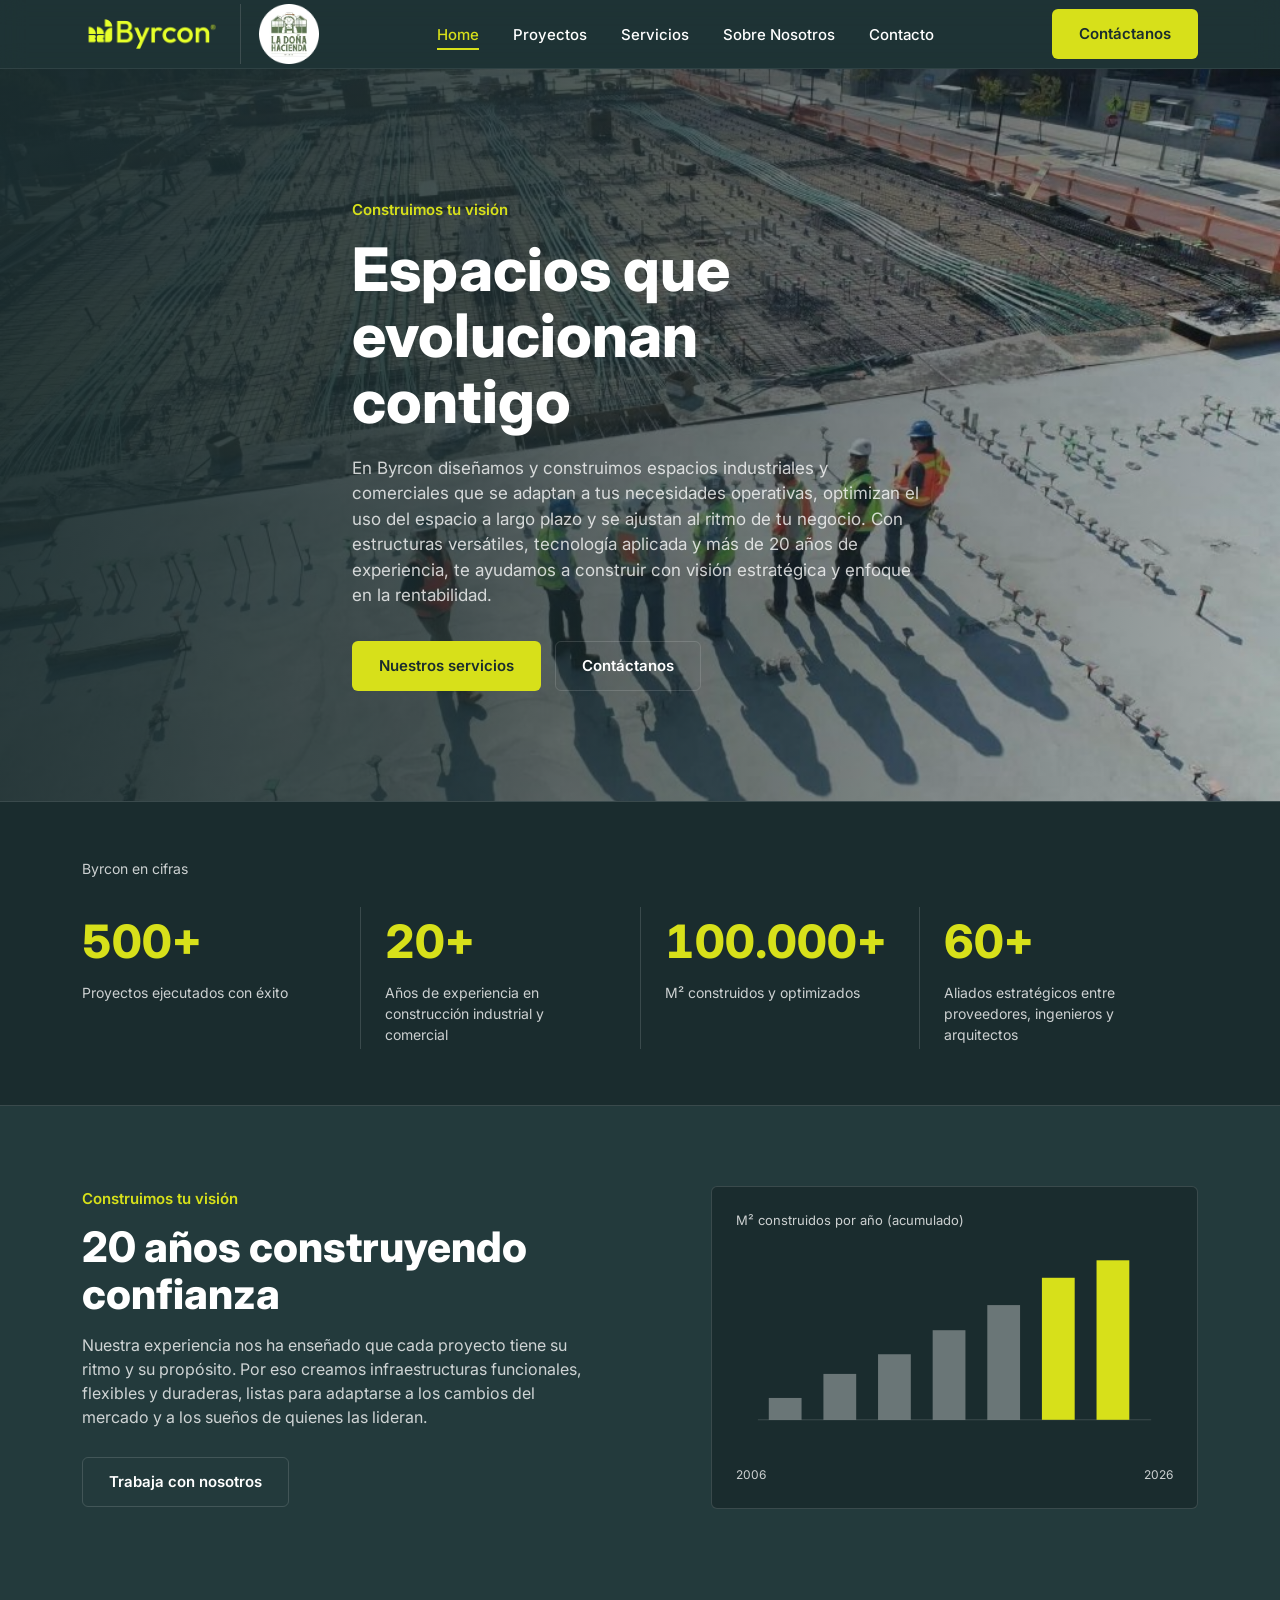
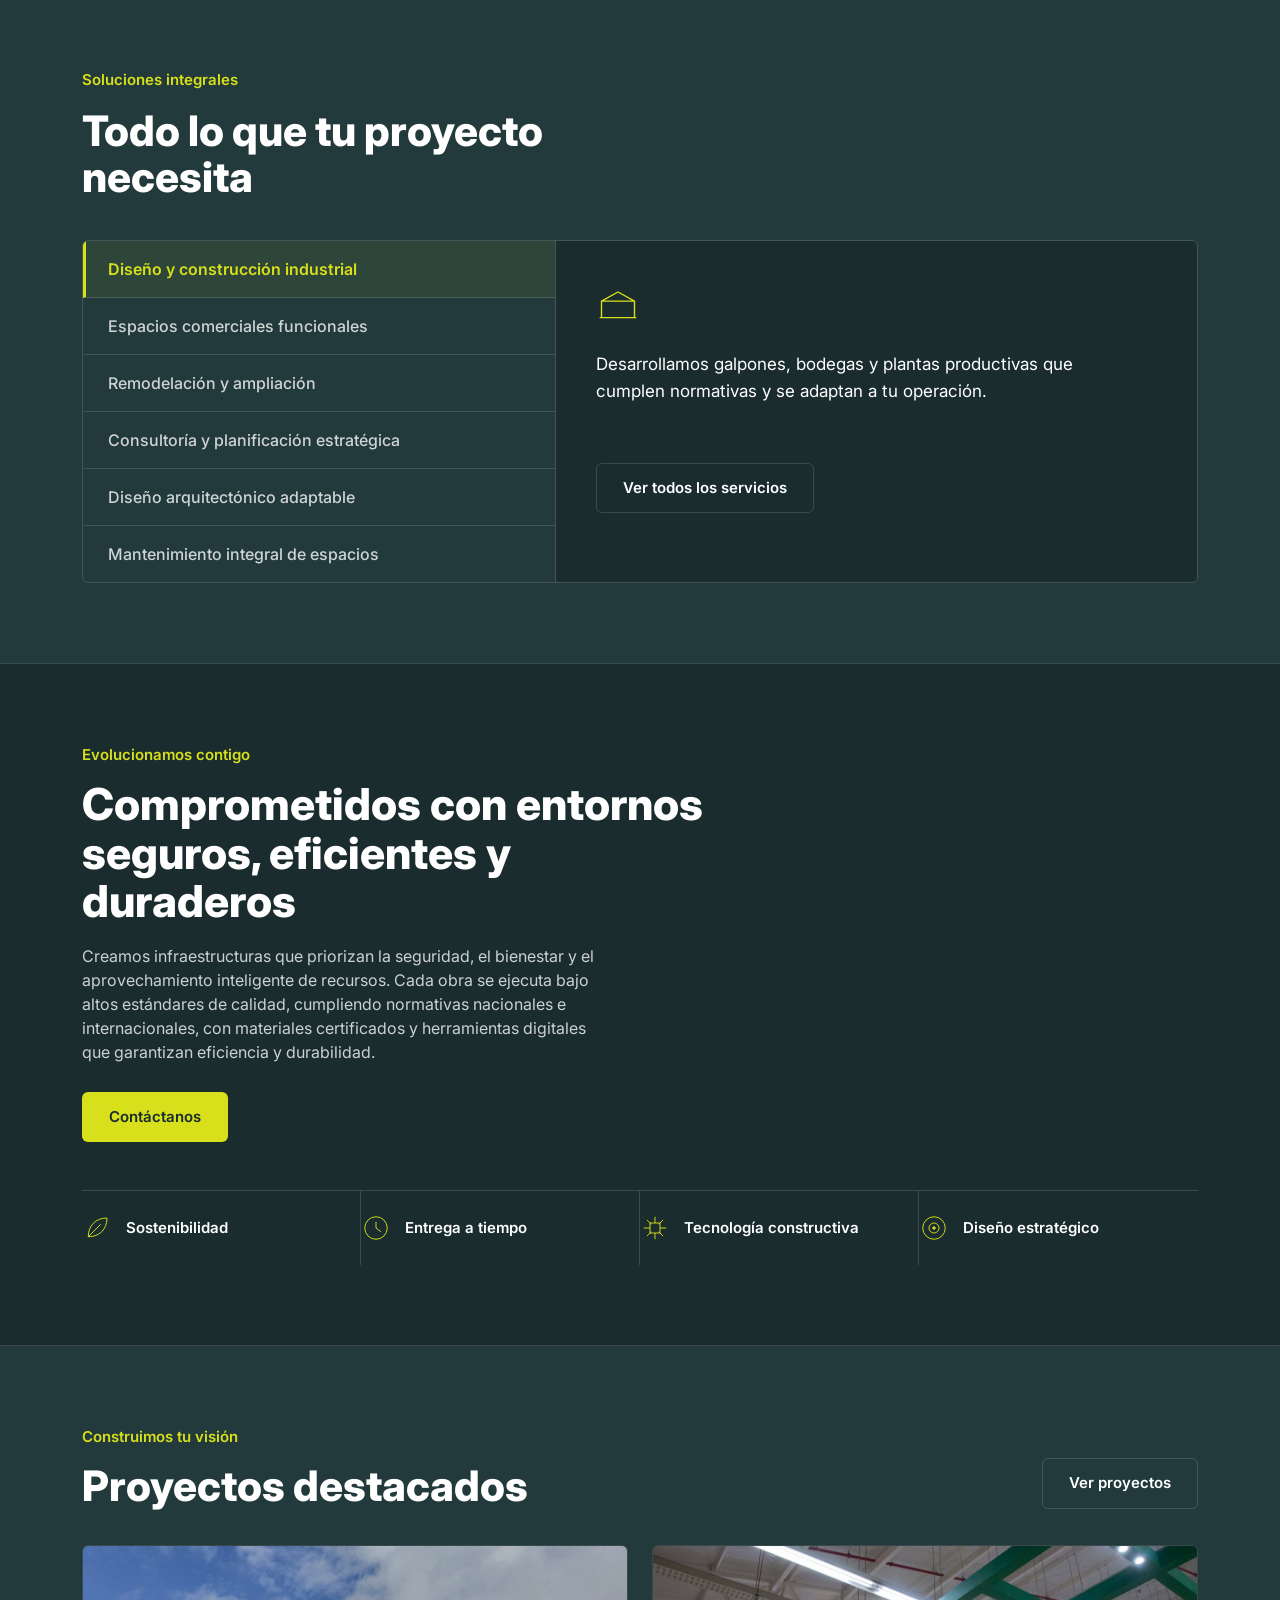
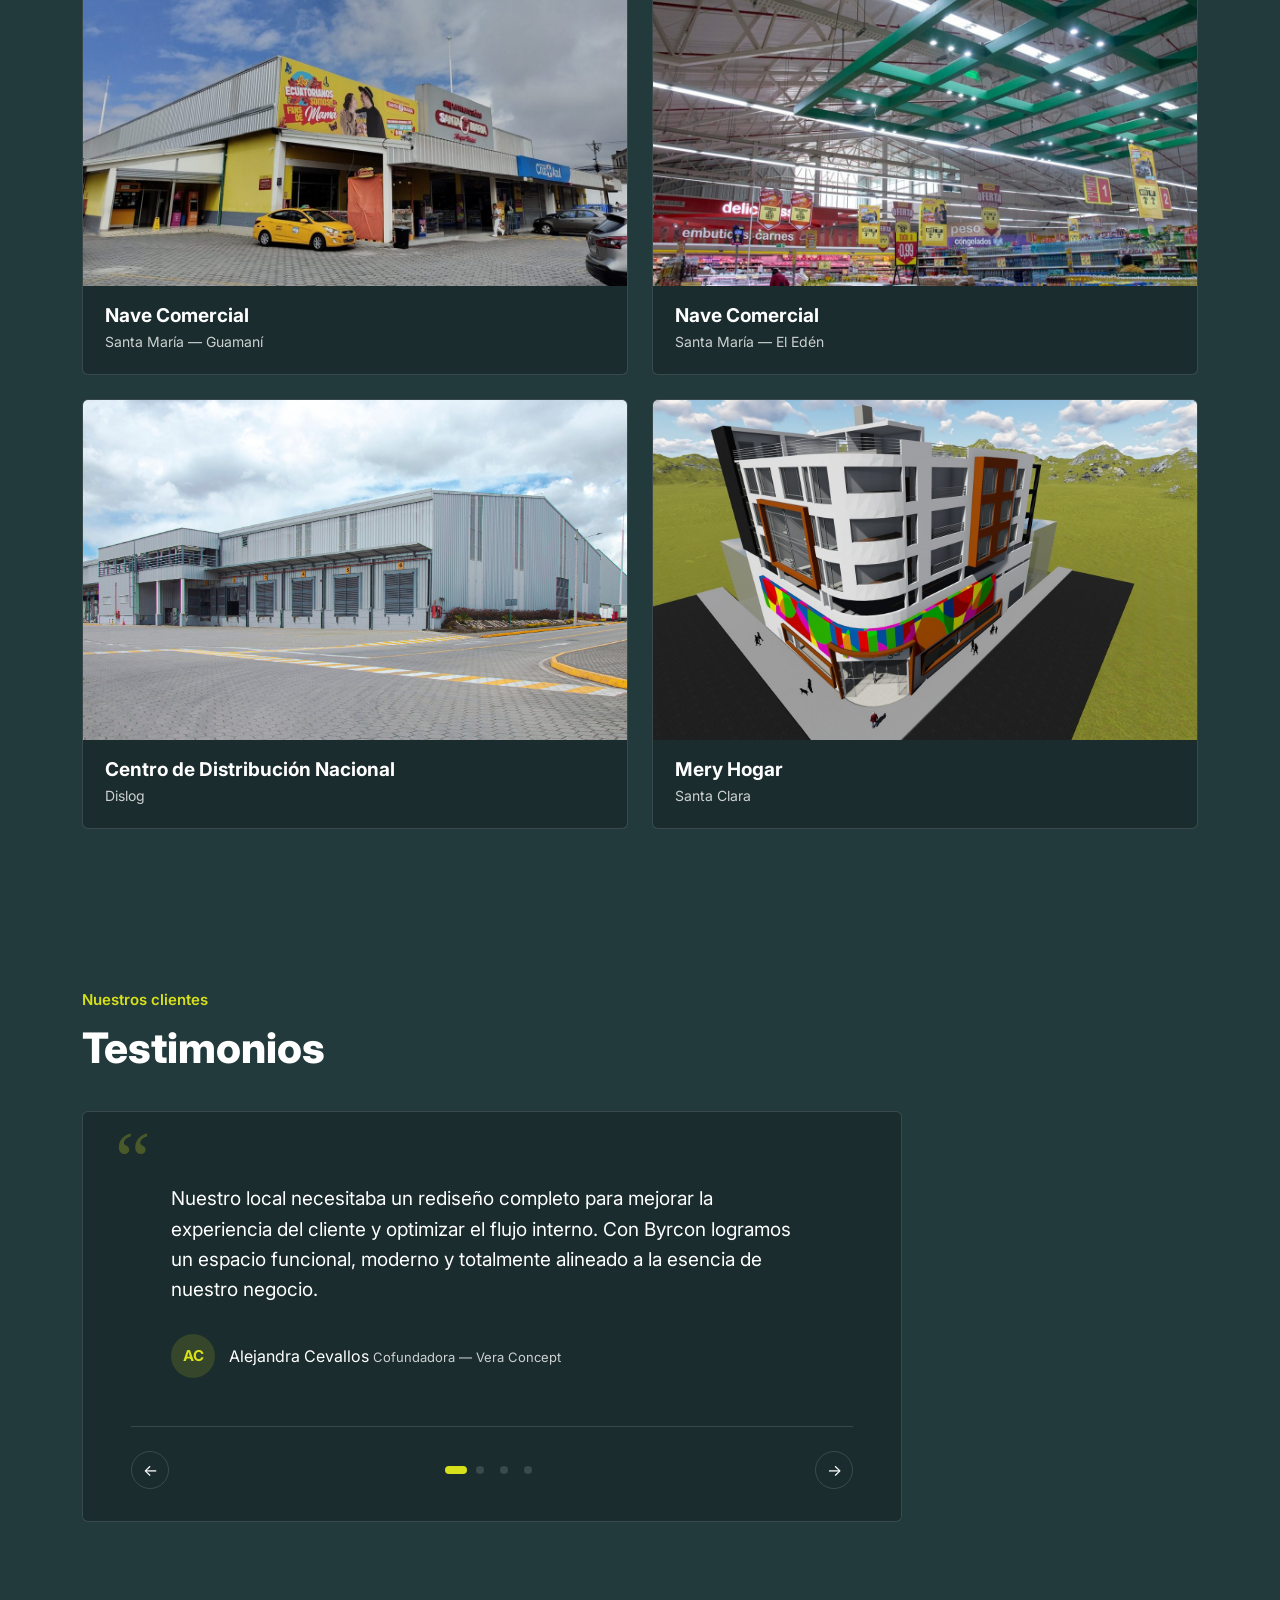
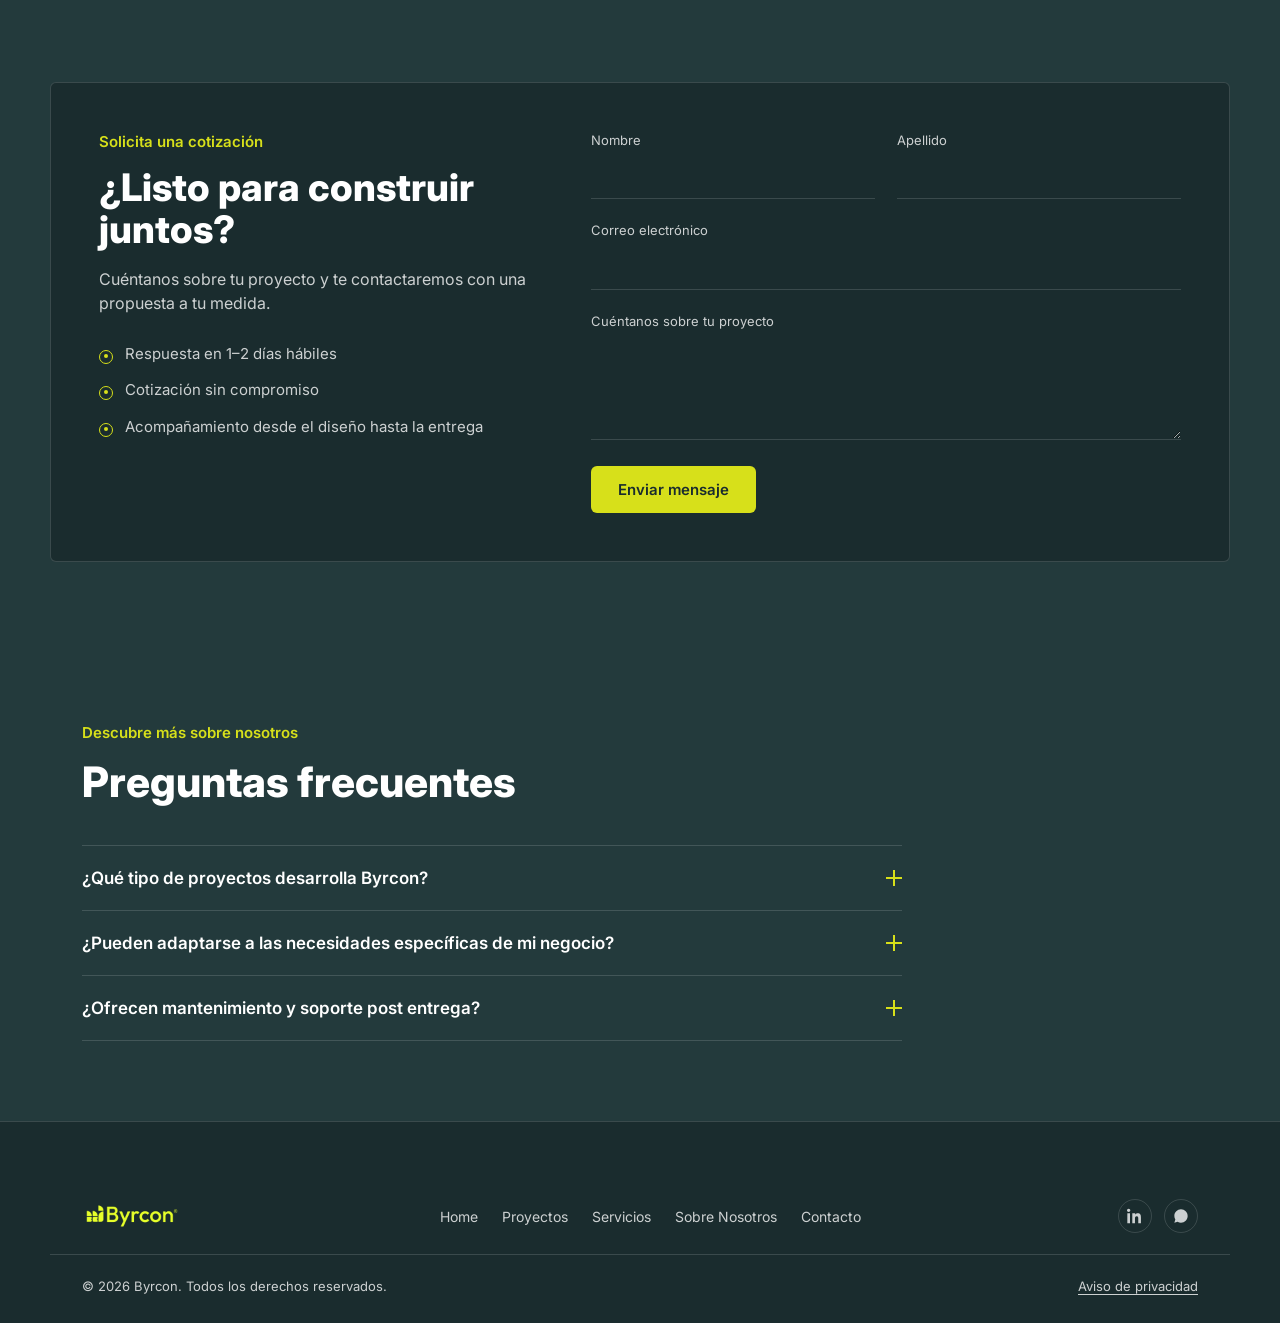
==== index.html @ b9a2935d "Initial commit" ====
<!DOCTYPE html>
<html lang="es">

<head>
  <meta charset="UTF-8">
  <meta name="viewport" content="width=device-width, initial-scale=1.0">
  <script>document.documentElement.classList.add('js')</script>
  <title>Byrcon | Constructora industrial y comercial en Ecuador</title>
  <meta name="description"
    content="En Byrcon diseñamos y construimos espacios industriales y comerciales en Ecuador. Más de 20 años de experiencia, 500+ proyectos ejecutados.">
  <link rel="icon" type="image/png" href="images/favicon.png">
  <meta property="og:type" content="website">
  <meta property="og:title" content="Byrcon | Constructora industrial y comercial en Ecuador">
  <meta property="og:description" content="En Byrcon diseñamos y construimos espacios industriales y comerciales en Ecuador. Más de 20 años de experiencia, 500+ proyectos ejecutados.">
  <meta property="og:image" content="https://byrcon.com.ec/images/hero-bg.jpg">
  <meta property="og:url" content="https://byrcon.com.ec/">
  <link rel="canonical" href="https://byrcon.com.ec/">
  <link rel="preconnect" href="https://fonts.googleapis.com">
  <link rel="preconnect" href="https://fonts.gstatic.com" crossorigin>
  <link href="https://fonts.googleapis.com/css2?family=Inter:wght@400;500;600;700;800&display=swap" rel="stylesheet">
  <link rel="stylesheet" href="css/base.css">
  <link rel="stylesheet" href="css/home.css">
</head>

<body>

  <header class="site-header">
    <div class="container header-row">
      <div class="logo-group">
        <a class="logo" href="index.html">
          <img src="images/byrcon-logo.png" alt="Byrcon" class="logo-img">
        </a>
        <a class="partner-brand-link" href="https://alesk16.github.io/LaDonaRedesign/" target="_blank" rel="noopener noreferrer" aria-label="Visitar La Doña Hacienda (sitio externo, se abre en una pestaña nueva)">
          <img src="images/dona-hacienda-logo.png" alt="La Doña Hacienda" class="partner-brand-logo">
        </a>
      </div>

      <nav class="primary-nav" id="primaryNav">
        <ul>
          <li><a href="index.html" class="active">Home</a></li>
          <li><a href="pages/proyectos.html">Proyectos</a></li>
          <li><a href="pages/servicios.html">Servicios</a></li>
          <li><a href="pages/nosotros.html">Sobre Nosotros</a></li>
          <li><a href="#contacto">Contacto</a></li>
        </ul>
      </nav>

      <div class="header-right">
        <a href="#contacto" class="btn btn-accent">Contáctanos</a>
        <button class="menu-toggle" id="menuToggle" aria-label="Abrir menú" aria-expanded="false">
          <span></span><span></span><span></span>
        </button>
      </div>
    </div>
  </header>

  <main>
    <section class="hero">
      <div class="container hero-inner">
        <p class="hero-eyebrow">Construimos tu visión</p>
        <h1>Espacios que evolucionan contigo</h1>
        <p class="hero-lede">
          En Byrcon diseñamos y construimos espacios industriales y comerciales que se adaptan a tus necesidades
          operativas, optimizan el uso del espacio a largo plazo y se ajustan al ritmo de tu negocio. Con estructuras
          versátiles, tecnología aplicada y más de 20 años de experiencia, te ayudamos a construir con visión
          estratégica y enfoque en la rentabilidad.
        </p>
        <div class="hero-ctas">
          <a href="pages/servicios.html" class="btn btn-accent">Nuestros servicios</a>
          <a href="#contacto" class="btn btn-outline">Contáctanos</a>
        </div>
      </div>
    </section>

    <section class="stats" id="cifras">
      <div class="container">
        <p class="stats-caption">Byrcon en cifras</p>
        <div class="stats-grid">
          <div class="stat-card">
            <div class="stat-num" data-target="500" data-suffix="+">500+</div>
            <p class="stat-label">Proyectos ejecutados con éxito</p>
          </div>
          <div class="stat-card">
            <div class="stat-num" data-target="20" data-suffix="+">20+</div>
            <p class="stat-label">Años de experiencia en construcción industrial y comercial</p>
          </div>
          <div class="stat-card">
            <div class="stat-num" data-target="100000" data-suffix="+" data-format="1">100.000+</div>
            <p class="stat-label">M² construidos y optimizados</p>
          </div>
          <div class="stat-card">
            <div class="stat-num" data-target="60" data-suffix="+">60+</div>
            <p class="stat-label">Aliados estratégicos entre proveedores, ingenieros y arquitectos</p>
          </div>
        </div>
      </div>
    </section>

    <!-- Siguiente bloque a construir: "20 años construyendo confianza" -->

    <section class="trust reveal" id="confianza">
      <div class="container trust-grid">
        <div>
          <p class="section-eyebrow">Construimos tu visión</p>
          <h2>20 años construyendo confianza</h2>
          <p class="section-lede">
            Nuestra experiencia nos ha enseñado que cada proyecto tiene su ritmo y su propósito. Por eso creamos
            infraestructuras funcionales, flexibles y duraderas, listas para adaptarse a los cambios del mercado y
            a los sueños de quienes las lideran.
          </p>
          <a href="pages/nosotros.html" class="btn btn-outline">Trabaja con nosotros</a>
        </div>

        <div class="growth-chart">
          <p class="chart-caption">M² construidos por año (acumulado)</p>
          <svg viewBox="0 0 400 190" width="100%" height="auto" aria-hidden="true">
            <line x1="20" y1="160" x2="380" y2="160" stroke="var(--border-soft)" stroke-width="1" />
            <g class="bars">
              <rect x="30" y="140" width="30" height="20" class="bar" style="--d:0" />
              <rect x="80" y="118" width="30" height="42" class="bar" style="--d:1" />
              <rect x="130" y="100" width="30" height="60" class="bar" style="--d:2" />
              <rect x="180" y="78" width="30" height="82" class="bar" style="--d:3" />
              <rect x="230" y="55" width="30" height="105" class="bar" style="--d:4" />
              <rect x="280" y="30" width="30" height="130" class="bar bar-accent" style="--d:5" />
              <rect x="330" y="14" width="30" height="146" class="bar bar-accent" style="--d:6" />
            </g>
          </svg>
          <div class="chart-years"><span>2006</span><span>2026</span></div>
        </div>
      </div>
    </section>

    <!-- Siguiente bloque a construir: Soluciones integrales / servicios -->

    <section class="services reveal" id="servicios-preview">
      <div class="container">
        <p class="section-eyebrow">Soluciones integrales</p>
        <h2>Todo lo que tu proyecto necesita</h2>

        <div class="service-switcher">
          <ul class="service-list" id="serviceList">
            <li><button class="service-item is-active" type="button">Diseño y construcción industrial</button></li>
            <li><button class="service-item" type="button">Espacios comerciales funcionales</button></li>
            <li><button class="service-item" type="button">Remodelación y ampliación</button></li>
            <li><button class="service-item" type="button">Consultoría y planificación estratégica</button></li>
            <li><button class="service-item" type="button">Diseño arquitectónico adaptable</button></li>
            <li><button class="service-item" type="button">Mantenimiento integral de espacios</button></li>
          </ul>

          <div class="service-panel">
            <svg id="servicePanelIcon" viewBox="0 0 48 48" fill="none" stroke="var(--accent)" stroke-width="1.5" aria-hidden="true">
              <path d="M4 40h40M6 40V22l18-10 18 10v18M6 22h36" />
            </svg>
            <p class="service-panel-desc" id="servicePanelDesc">
              Desarrollamos galpones, bodegas y plantas productivas que cumplen normativas y se adaptan a tu operación.
            </p>
            <a href="pages/servicios.html" class="btn btn-outline">Ver todos los servicios</a>
          </div>
        </div>
      </div>
    </section>

    <!-- Siguiente bloque a construir: "Comprometidos con entornos seguros, eficientes y duraderos" -->
    <section class="commit reveal" id="compromiso">
      <div class="container">
        <p class="section-eyebrow">Evolucionamos contigo</p>
        <h2>Comprometidos con entornos seguros, eficientes y duraderos</h2>
        <p class="section-lede commit-lede">
          Creamos infraestructuras que priorizan la seguridad, el bienestar y el aprovechamiento inteligente de
          recursos. Cada obra se ejecuta bajo altos estándares de calidad, cumpliendo normativas nacionales e
          internacionales, con materiales certificados y herramientas digitales que garantizan eficiencia y durabilidad.
        </p>
        <a href="#contacto" class="btn btn-accent">Contáctanos</a>

        <div class="practice-strip">
          <div class="practice">
            <svg viewBox="0 0 48 48" fill="none" stroke="var(--accent)" stroke-width="1.5" aria-hidden="true">
              <path d="M10 38C10 20 22 8 40 8c0 18-12 30-30 30z" />
              <path d="M10 38L30 18" />
            </svg>
            <span>Sostenibilidad</span>
          </div>
          <div class="practice">
            <svg viewBox="0 0 48 48" fill="none" stroke="var(--accent)" stroke-width="1.5" aria-hidden="true">
              <circle cx="24" cy="24" r="18" />
              <path d="M24 14v10l8 6" />
            </svg>
            <span>Entrega a tiempo</span>
          </div>
          <div class="practice">
            <svg viewBox="0 0 48 48" fill="none" stroke="var(--accent)" stroke-width="1.5" aria-hidden="true">
              <rect x="16" y="16" width="16" height="16" />
              <path d="M24 6v10M24 32v10M6 24h10M32 24h10M11 11l7 7M30 30l7 7M37 11l-7 7M18 30l-7 7" />
            </svg>
            <span>Tecnología constructiva</span>
          </div>
          <div class="practice">
            <svg viewBox="0 0 48 48" fill="none" stroke="var(--accent)" stroke-width="1.5" aria-hidden="true">
              <circle cx="24" cy="24" r="18" />
              <circle cx="24" cy="24" r="8" />
              <circle cx="24" cy="24" r="2" fill="var(--accent)" />
            </svg>
            <span>Diseño estratégico</span>
          </div>
        </div>
      </div>
    </section>

    <!-- Siguiente bloque a construir: Proyectos destacados -->
    <section class="projects reveal" id="proyectos-preview">
      <div class="container">
        <div class="projects-head">
          <div>
            <p class="section-eyebrow">Construimos tu visión</p>
            <h2>Proyectos destacados</h2>
          </div>
          <a href="pages/proyectos.html" class="btn btn-outline">Ver proyectos</a>
        </div>

        <div class="project-grid">
          <a class="project-card" href="pages/proyectos.html">
            <div class="project-visual">
              <img src="images/santa-maria-guamani.jpg" alt="Nave Comercial Santa María — Guamaní" loading="lazy">
            </div>
            <div class="project-info">
              <h3>Nave Comercial</h3>
              <p>Santa María — Guamaní</p>
            </div>
          </a>

          <a class="project-card" href="pages/proyectos.html">
            <div class="project-visual">
              <img src="images/santa-maria-el-eden.jpg" alt="Nave Comercial Santa María — El Edén" loading="lazy">
            </div>
            <div class="project-info">
              <h3>Nave Comercial</h3>
              <p>Santa María — El Edén</p>
            </div>
          </a>

          <a class="project-card" href="pages/proyectos.html">
            <div class="project-visual">
              <img src="images/centro-distribucion-dislog.jpg" alt="Centro de Distribución Nacional Dislog"
                loading="lazy">
            </div>
            <div class="project-info">
              <h3>Centro de Distribución Nacional</h3>
              <p>Dislog</p>
            </div>
          </a>

          <a class="project-card" href="pages/proyectos.html">
            <div class="project-visual">
              <img src="images/mery-hogar-santa-clara.jpg" alt="Mery Hogar Santa Clara" loading="lazy">
            </div>
            <div class="project-info">
              <h3>Mery Hogar</h3>
              <p>Santa Clara</p>
            </div>
          </a>
        </div>
      </div>
    </section>

    <!-- Siguiente bloque a construir: Testimonios -->
    <section class="testimonials reveal" id="testimonios">
      <div class="container">
        <p class="section-eyebrow">Nuestros clientes</p>
        <h2>Testimonios</h2>

        <div class="testi-slider" id="testiSlider">
          <span class="testi-mark" aria-hidden="true">&ldquo;</span>

          <div class="testi-track">
            <blockquote class="testi-slide is-active">
              <p>Nuestro local necesitaba un rediseño completo para mejorar la experiencia del cliente y optimizar el
                flujo interno. Con Byrcon logramos un espacio funcional, moderno y totalmente alineado a la esencia de
                nuestro negocio.</p>
              <footer>
                <span class="testi-avatar">AC</span>
                <div>
                  Alejandra Cevallos
                  <span class="testi-role">Cofundadora — Vera Concept</span>
                </div>
              </footer>
            </blockquote>

            <blockquote class="testi-slide">
              <p>Con Byrcon encontramos mucho más que una constructora: fueron un aliado estratégico desde el primer
                día. Diseñaron nuestras bodegas con visión a futuro, permitiéndonos escalar operaciones sin interrumpir
                el proceso.</p>
              <footer>
                <span class="testi-avatar">CM</span>
                <div>
                  Carlos Meneses
                  <span class="testi-role">Gerente General — AgroReal</span>
                </div>
              </footer>
            </blockquote>

            <blockquote class="testi-slide">
              <p>Trabajar con Byrcon ha sido sinónimo de organización y confianza. Siempre tienen los planos listos,
                pagos puntuales y un enfoque colaborativo que hace que los proyectos fluyan sin contratiempos.</p>
              <footer>
                <span class="testi-avatar">AP</span>
                <div>
                  Andrés Paredes
                  <span class="testi-role">Ingeniero Civil — Estructec</span>
                </div>
              </footer>
            </blockquote>

            <blockquote class="testi-slide">
              <p>Nos encanta trabajar con el equipo de Byrcon por su planificación clara, respeto a los tiempos y
                apertura al diálogo. Saben lo que necesitan, pero valoran nuestras recomendaciones.</p>
              <footer>
                <span class="testi-avatar">KO</span>
                <div>
                  Karina Ortiz
                  <span class="testi-role">Ejecutiva Comercial — Prologex</span>
                </div>
              </footer>
            </blockquote>
          </div>

          <div class="testi-controls">
            <button class="testi-arrow" id="testiPrev" type="button" aria-label="Testimonio anterior">←</button>
            <div class="testi-dots" id="testiDots"></div>
            <button class="testi-arrow" id="testiNext" type="button" aria-label="Siguiente testimonio">→</button>
          </div>
        </div>
      </div>
    </section>

    <!-- Siguiente bloque a construir: Formulario "Solicita una cotización" -->

    <section class="contact reveal" id="contacto">
      <div class="container contact-grid">
        <div class="contact-intro">
          <p class="section-eyebrow">Solicita una cotización</p>
          <h2>¿Listo para construir juntos?</h2>
          <p class="section-lede">
            Cuéntanos sobre tu proyecto y te contactaremos con una propuesta a tu medida.
          </p>
          <ul class="contact-points">
            <li>Respuesta en 1–2 días hábiles</li>
            <li>Cotización sin compromiso</li>
            <li>Acompañamiento desde el diseño hasta la entrega</li>
          </ul>
        </div>

        <form class="contact-form" id="quoteForm">
          <div class="form-row">
            <div class="field">
              <label for="fname">Nombre</label>
              <input id="fname" name="fname" type="text" required>
            </div>
            <div class="field">
              <label for="lname">Apellido</label>
              <input id="lname" name="lname" type="text" required>
            </div>
          </div>
          <div class="field">
            <label for="email">Correo electrónico</label>
            <input id="email" name="email" type="email" required>
          </div>
          <div class="field">
            <label for="message">Cuéntanos sobre tu proyecto</label>
            <textarea id="message" name="message" rows="4" required></textarea>
          </div>
          <button type="submit" class="btn btn-accent form-submit" id="submitBtn">Enviar mensaje</button>
        </form>
      </div>
    </section>

    <!-- Siguiente bloque a construir: Preguntas frecuentes -->

    <section class="faq reveal" id="preguntas">
      <div class="container">
        <p class="section-eyebrow">Descubre más sobre nosotros</p>
        <h2>Preguntas frecuentes</h2>

        <div class="faq-list">
          <div class="faq-item">
            <button class="faq-q" type="button" aria-expanded="false" aria-controls="faq-a-1">
              <span>¿Qué tipo de proyectos desarrolla Byrcon?</span>
              <span class="faq-ind" aria-hidden="true"></span>
            </button>
            <div class="faq-a" id="faq-a-1">
              <p>Diseñamos y construimos espacios industriales y comerciales: galpones, plantas de producción, plazas y
                locales comerciales, así como remodelaciones y ampliaciones a medida.</p>
            </div>
          </div>

          <div class="faq-item">
            <button class="faq-q" type="button" aria-expanded="false" aria-controls="faq-a-2">
              <span>¿Pueden adaptarse a las necesidades específicas de mi negocio?</span>
              <span class="faq-ind" aria-hidden="true"></span>
            </button>
            <div class="faq-a" id="faq-a-2">
              <p>Sí. Nuestras soluciones son modulares y personalizables, lo que permite ajustar cada proyecto a las
                necesidades operativas, estéticas y funcionales de tu negocio.</p>
            </div>
          </div>

          <div class="faq-item">
            <button class="faq-q" type="button" aria-expanded="false" aria-controls="faq-a-3">
              <span>¿Ofrecen mantenimiento y soporte post entrega?</span>
              <span class="faq-ind" aria-hidden="true"></span>
            </button>
            <div class="faq-a" id="faq-a-3">
              <p>Sí. Contamos con servicios integrales que incluyen mantenimiento programado, asesoría técnica y soporte
                continuo para garantizar la durabilidad de tu infraestructura.</p>
            </div>
          </div>
        </div>
      </div>
    </section>

    <!-- Siguiente bloque a construir: Footer -->
  </main>

  <footer class="site-footer">
    <div class="container footer-top">
      <a class="logo" href="index.html">
        <img src="images/byrcon-logo.png" alt="Byrcon" class="logo-img" loading="lazy">
      </a>

      <nav class="footer-nav">
        <ul>
          <li><a href="index.html">Home</a></li>
          <li><a href="pages/proyectos.html">Proyectos</a></li>
          <li><a href="pages/servicios.html">Servicios</a></li>
          <li><a href="pages/nosotros.html">Sobre Nosotros</a></li>
          <li><a href="#contacto">Contacto</a></li>
        </ul>
      </nav>

      <div class="footer-social">
        <a class="social-icon" href="https://www.linkedin.com/company/byrcon/" aria-label="LinkedIn" target="_blank"
          rel="noopener">
          <svg viewBox="0 0 24 24" fill="currentColor">
            <path
              d="M4.98 3.5C4.98 4.9 3.9 6 2.5 6S0 4.9 0 3.5 1.1 1 2.5 1s2.48 1.1 2.48 2.5zM.5 8h4V23h-4V8zM8.5 8h3.8v2.05h.05c.53-1 1.83-2.05 3.77-2.05 4.03 0 4.78 2.65 4.78 6.1V23h-4v-6.9c0-1.65-.03-3.77-2.3-3.77-2.3 0-2.65 1.8-2.65 3.65V23h-4V8z" />
          </svg>
        </a>
        <!-- TODO: reemplazar # por wa.me/593XXXXXXXXX con el número real -->
        <a class="social-icon" href="#" aria-label="WhatsApp" target="_blank" rel="noopener">
          <svg viewBox="0 0 24 24" fill="currentColor">
            <path
              d="M17.5 14.4c-.3-.1-1.7-.9-2-1-.3-.1-.5-.1-.7.1-.2.3-.8 1-.9 1.2-.2.2-.3.2-.6.1-.3-.1-1.3-.5-2.4-1.5-.9-.8-1.5-1.8-1.7-2.1-.2-.3 0-.5.1-.6.1-.1.3-.3.4-.5.1-.1.2-.3.3-.4.1-.2 0-.4 0-.5C10 9 9.5 7.8 9.3 7.3c-.2-.5-.4-.4-.5-.4h-.5c-.2 0-.5.1-.7.3-.3.3-1 1-1 2.4s1 2.8 1.2 3c.1.2 2 3.1 4.9 4.3.7.3 1.2.5 1.6.6.7.2 1.3.2 1.8.1.5-.1 1.7-.7 1.9-1.4.2-.7.2-1.2.2-1.4-.1-.1-.3-.2-.6-.4zM12 2C6.5 2 2 6.5 2 12c0 1.9.5 3.6 1.5 5.2L2 22l4.9-1.3C8.4 21.5 10.1 22 12 22c5.5 0 10-4.5 10-10S17.5 2 12 2z" />
          </svg>
        </a>
      </div>
    </div>

    <div class="container footer-bottom">
      <span>© 2026 Byrcon. Todos los derechos reservados.</span>
      <a href="pages/privacidad.html">Aviso de privacidad</a>
    </div>
  </footer>

  <script src="js/base.js"></script>
  <script src="js/home.js"></script>
</body>

</html>
---- css/base.css ----
/* =========================================================
   BYRCON — base (compartido por TODAS las páginas)
   Variables al inicio: si tienes el manual de marca con hex
   exactos, solo hay que cambiarlos aquí y todo el sitio se
   actualiza.
   Carga siempre PRIMERO, antes del CSS propio de cada página.
   ========================================================= */

:root{
  /* -- Marca (aproximados, ajustar con manual real) -- */
  --bg-dark:#233A3C;         /* fondo oscuro principal */
  --bg-dark-deep:#1A2C2E;    /* variante más oscura, para header/footer */
  --accent:#D7E01A;          /* verde lima, botones y acentos */
  --accent-ink:#1A2C2E;      /* texto sobre el acento (oscuro, no blanco) */
  --white:#FFFFFF;
  --text-muted:rgba(255,255,255,0.78);
  --border-soft:rgba(255,255,255,0.14);

  --radius:6px;
  --maxw:1180px;
  --font:'Inter', sans-serif;
}

*,*::before,*::after{box-sizing:border-box;}
html{scroll-behavior:smooth;scroll-padding-top:80px;}
body{
  margin:0;
  font-family:var(--font);
  background:var(--bg-dark);
  color:var(--white);
  line-height:1.5;
  -webkit-font-smoothing:antialiased;
}
h1,h2,h3{margin:0;font-weight:800;line-height:1.1;}
p{margin:0;}
a{color:inherit;text-decoration:none;}
ul{list-style:none;margin:0;padding:0;}
img{display:block;max-width:100%;}
button{font-family:inherit;cursor:pointer;}
*:focus-visible{outline:2px solid var(--accent);outline-offset:3px;}

.container{max-width:var(--maxw);margin:0 auto;padding:0 32px;}
@media (max-width:640px){.container{padding:0 20px;}}

/* -------- Botones -------- */
.btn{
  display:inline-flex;align-items:center;gap:8px;
  padding:13px 26px;
  font-size:15px;font-weight:600;
  border-radius:var(--radius);
  border:1px solid transparent;
  transition:background 0.15s ease, color 0.15s ease, border-color 0.15s ease;
  white-space:nowrap;
}
.btn-accent{background:var(--accent);color:var(--accent-ink);}
.btn-accent:hover{background:var(--white);}
.btn-outline{background:transparent;color:var(--white);border-color:var(--border-soft);}
.btn-outline:hover{border-color:var(--white);}

/* -------- Header -------- */
.site-header{
  position:sticky;top:0;z-index:50;
  background:rgba(26,44,46,0.5);
  backdrop-filter:blur(12px);
  -webkit-backdrop-filter:blur(12px);
  border-bottom:1px solid rgba(255,255,255,0.08);
}
.header-row{
  display:flex;align-items:center;justify-content:space-between;
  height:68px;
  overflow:visible;
}
.logo{display:flex;align-items:center;gap:10px;}
.logo-img{height:34px;width:auto;}
.site-header .logo-img{height:140px;}

.logo-group{display:flex;align-items:center;}
.partner-brand-link{
  display:flex;align-items:center;flex-shrink:0;
  margin-left:18px;padding-left:18px;
  border-left:1px solid var(--border-soft);
}
.partner-brand-logo{height:60px;width:auto;}

.primary-nav ul{display:flex;gap:34px;}
.primary-nav a{
  font-size:15px;font-weight:500;color:var(--white);
  padding-bottom:4px;border-bottom:2px solid transparent;
  transition:border-color 0.15s ease, color 0.15s ease;
}
.primary-nav a:hover,.primary-nav a.active{
  border-bottom-color:var(--accent);color:var(--accent);
}

.header-right{display:flex;align-items:center;gap:20px;}
.menu-toggle{display:none;background:none;border:none;padding:10px;flex-direction:column;gap:5px;}
.menu-toggle span{width:24px;height:2px;background:var(--white);display:block;}

@media (max-width:900px){
  .primary-nav{
    position:absolute;left:0;right:0;top:100%;
    background:var(--bg-dark-deep);border-bottom:1px solid var(--border-soft);
    max-height:0;overflow:hidden;transition:max-height 0.25s ease;
  }
  .primary-nav.open{max-height:320px;}
  .primary-nav ul{flex-direction:column;gap:0;padding:8px 32px 20px;}
  .primary-nav a{display:block;padding:12px 0;border-bottom:1px solid var(--border-soft);}
  .menu-toggle{display:flex;}
  .header-right .btn{padding:10px 18px;font-size:14px;}
  .site-header .logo-img{height:64px;}
  .partner-brand-logo{height:26px;}
  .partner-brand-link{margin-left:12px;padding-left:12px;}
}

/* -------- Utilidad: revelar al hacer scroll (se reutiliza en toda la web) -------- */
.js .reveal{opacity:0;transform:translateY(20px);transition:opacity 0.6s ease, transform 0.6s ease;}
.js .reveal.is-visible{opacity:1;transform:none;}

@media (prefers-reduced-motion:reduce){
  .reveal{opacity:1 !important;transform:none !important;transition:none !important;}
}

/* -------- Secciones genéricas -------- */
.section-eyebrow{color:var(--accent);font-weight:600;font-size:15px;margin-bottom:14px;}
.section-lede{color:var(--text-muted);font-size:16px;max-width:52ch;margin-bottom:28px;}

/* -------- Footer -------- */
.site-footer{
  border-top:1px solid var(--border-soft);
  background:var(--bg-dark-deep);
  padding:44px 0 26px;
}
.footer-top{
  display:flex;justify-content:space-between;align-items:center;
  flex-wrap:wrap;gap:24px;
  height:60px;
  overflow:visible;
  margin-bottom:28px;
}
.site-footer .logo-img{height:100px;}
.footer-nav ul{display:flex;gap:24px;flex-wrap:wrap;}
.footer-nav a{font-size:14px;color:var(--text-muted);transition:color 0.15s ease;}
.footer-nav a:hover{color:var(--white);}

.footer-social{display:flex;gap:12px;}
.social-icon{
  width:34px;height:34px;border-radius:50%;
  border:1px solid var(--border-soft);
  display:flex;align-items:center;justify-content:center;
  color:var(--text-muted);
  transition:border-color 0.15s ease, color 0.15s ease;
}
.social-icon svg{width:16px;height:16px;}
.social-icon:hover{border-color:var(--accent);color:var(--accent);}

.footer-bottom{
  display:flex;justify-content:space-between;flex-wrap:wrap;gap:10px;
  padding-top:22px;border-top:1px solid var(--border-soft);
  font-size:13px;color:var(--text-muted);
}
.footer-bottom a{color:var(--text-muted);text-decoration:underline;text-underline-offset:3px;}
.footer-bottom a:hover{color:var(--white);}

@media (max-width:640px){
  .footer-top{flex-direction:column;align-items:flex-start;height:auto;}
}

/* -------- Página interior: banner -------- */
.page-banner{
  padding:120px 0 60px;
  background:var(--bg-dark-deep);
  border-bottom:1px solid var(--border-soft);
}
.page-banner h1{font-size:clamp(36px,5vw,54px);margin:14px 0 16px;}
.page-banner-lede{color:var(--text-muted);font-size:17px;max-width:60ch;}

/* -------- Banda de CTA (páginas interiores) -------- */
.cta-band{padding:70px 0;}
.cta-band-inner{
  display:flex;justify-content:space-between;align-items:center;flex-wrap:wrap;gap:24px;
  border:1px solid var(--border-soft);border-radius:var(--radius);
  padding:40px 44px;background:var(--bg-dark-deep);
}
.cta-band-inner h2{font-size:clamp(24px,3vw,32px);margin-bottom:8px;}
.cta-band-inner p{color:var(--text-muted);font-size:15px;}

/* -------- Tarjetas de proyecto (reutilizado en Home y en proyectos.html) -------- */
.project-grid{display:grid;grid-template-columns:repeat(2,1fr);gap:24px;}

.project-card{
  display:block;border:1px solid var(--border-soft);border-radius:var(--radius);overflow:hidden;
  background:var(--bg-dark-deep);
  transition:transform 0.2s ease, border-color 0.2s ease, box-shadow 0.2s ease;
}
.project-card:hover{
  transform:translateY(-4px);
  border-color:var(--accent);
  box-shadow:0 16px 32px rgba(0,0,0,0.28);
}

.project-visual{
  position:relative;aspect-ratio:16/10;
  display:flex;align-items:center;justify-content:center;
  background:
    repeating-linear-gradient(135deg, rgba(255,255,255,0.03) 0 2px, transparent 2px 14px),
    var(--bg-dark);
}
.project-visual svg{width:88px;height:88px;opacity:0.85;}
.project-visual img{width:100%;height:100%;object-fit:cover;}
.project-pending{
  position:absolute;bottom:12px;left:12px;
  font-size:11px;color:var(--text-muted);
  border:1px solid var(--border-soft);
  padding:4px 9px;border-radius:var(--radius);
  background:rgba(26,44,46,0.7);
}

.project-info{padding:20px 22px 22px;}
.project-info h3{font-size:19px;font-weight:700;margin-bottom:4px;}
.project-info p{font-size:14px;color:var(--text-muted);}

@media (max-width:700px){
  .project-grid{grid-template-columns:1fr;}
}

/* -------- Cifras (reutilizado en Home y Nosotros) -------- */
.stats{
  background:var(--bg-dark-deep);
  border-top:1px solid var(--border-soft);
  border-bottom:1px solid var(--border-soft);
  padding:56px 0;
}
.stats-caption{color:var(--text-muted);font-size:14px;margin-bottom:28px;}
.stats-grid{
  display:grid;grid-template-columns:repeat(4,1fr);gap:1px;
  background:var(--border-soft);
}
.stat-card{
  background:var(--bg-dark-deep);
  padding:0 24px 4px;
}
.stat-card:first-child{padding-left:0;}
.stat-num{
  font-size:clamp(34px,4vw,46px);font-weight:800;color:var(--accent);
  font-variant-numeric:tabular-nums;
}
.stat-label{font-size:14px;color:var(--text-muted);margin-top:6px;max-width:24ch;}

@media (max-width:760px){
  .stats-grid{grid-template-columns:1fr 1fr;row-gap:28px;}
  .stat-card{padding-left:20px;}
  .stat-card:nth-child(odd){padding-left:0;}
}

/* -------- Aliados estratégicos (reutilizado en Servicios y Nosotros) -------- */
.partners{
  padding:80px 0;
  background:var(--bg-dark-deep);
  border-top:1px solid var(--border-soft);
  border-bottom:1px solid var(--border-soft);
}
.partners h2{font-size:clamp(28px,3.4vw,42px);margin:14px 0 40px;}

.partners-slider{touch-action:pan-y;cursor:grab;user-select:none;}
.partners-slider.is-dragging{cursor:grabbing;}

.partners-viewport{overflow:hidden;}
.partners-strip{display:flex;align-items:center;gap:56px;transition:transform 0.5s ease;}
.partners-item{flex:0 0 180px;height:56px;display:flex;align-items:center;justify-content:center;}
.partners-item img{
  max-height:100%;max-width:100%;object-fit:contain;
  filter:grayscale(1);
  opacity:0.9;
  transition:opacity 0.2s ease;
  -webkit-user-drag:none;pointer-events:none;
}
.partners-item:hover img{opacity:1;}

.partners-dots{display:flex;flex-wrap:wrap;gap:0;margin-top:32px;}
.partners-dot{
  width:24px;height:24px;padding:0;background:none;border:none;
  display:flex;align-items:center;justify-content:center;
  position:relative;
}
.partners-dot::before{
  content:"";width:8px;height:8px;border-radius:50%;
  background:var(--border-soft);
  transition:background 0.15s ease, width 0.15s ease;
}
.partners-dot.is-active::before{background:var(--accent);width:22px;border-radius:4px;}

@media (max-width:640px){
  .partners-strip{gap:36px;}
  .partners-item{flex-basis:130px;height:44px;}
}

/* -------- Utilidad: solo lectores de pantalla (oculta visualmente, mantiene accesible) -------- */
.sr-only{
  position:absolute;width:1px;height:1px;padding:0;margin:-1px;
  overflow:hidden;clip:rect(0,0,0,0);white-space:nowrap;border:0;
}
---- css/home.css ----
/* =========================================================
   BYRCON — index.html (estilos propios del Home)
   Cargar SIEMPRE después de base.css.
   ========================================================= */

/* -------- Hero -------- */
.hero{
  position:relative;
  padding:130px 0 110px;
  background:
    linear-gradient(100deg, rgba(26,44,46,0.94) 0%, rgba(26,44,46,0.8) 38%, rgba(26,44,46,0.4) 75%, rgba(26,44,46,0.15) 100%),
    url('../images/hero-bg.jpg') center/cover no-repeat;
}
.hero-inner{
  max-width:640px;
  opacity:0;transform:translateY(16px);
  animation:hero-reveal 0.7s 0.1s ease forwards;
}
.hero-eyebrow{color:var(--accent);font-weight:600;font-size:15px;margin-bottom:14px;}
.hero h1{font-size:clamp(38px,5.5vw,60px);margin-bottom:22px;}
.hero-lede{font-size:17px;color:var(--text-muted);max-width:58ch;margin-bottom:32px;}
.hero-ctas{display:flex;gap:14px;flex-wrap:wrap;}

@keyframes hero-reveal{to{opacity:1;transform:translateY(0);}}
@media (prefers-reduced-motion:reduce){
  .hero-inner{animation:none !important;opacity:1 !important;transform:none !important;}
}

@media (max-width:640px){
  .hero{
    padding:90px 0 70px;
    background:
      linear-gradient(180deg, rgba(26,44,46,0.92) 0%, rgba(26,44,46,0.86) 60%, rgba(26,44,46,0.7) 100%),
      url('../images/hero-bg.jpg') center/cover no-repeat;
  }
}

/* -------- "20 años construyendo confianza" -------- */
.trust{padding:80px 0;}
.trust-grid{display:grid;grid-template-columns:1fr 0.85fr;gap:56px;align-items:center;}
.trust h2{font-size:clamp(28px,3.4vw,42px);margin-bottom:16px;}

.growth-chart{border:1px solid var(--border-soft);background:var(--bg-dark-deep);padding:24px;border-radius:var(--radius);}
.chart-caption{font-size:13px;color:var(--text-muted);margin-bottom:14px;}
.bar{
  fill:var(--white);opacity:0.35;
  transform-box:fill-box;transform-origin:bottom;
  transform:scaleY(0);
  transition:transform 0.6s ease;
  transition-delay:calc(var(--d) * 0.08s);
}
.bar-accent{fill:var(--accent);opacity:1;}
.reveal.is-visible .bar{transform:scaleY(1);}
.chart-years{display:flex;justify-content:space-between;margin-top:8px;font-size:12px;color:var(--text-muted);}

@media (max-width:860px){
  .trust-grid{grid-template-columns:1fr;}
  .growth-chart{order:-1;}
}

@media (prefers-reduced-motion:reduce){
  .bar{transform:scaleY(1) !important;transition:none !important;}
}

/* -------- Servicios (selector interactivo del Home) -------- */
.services{padding:80px 0;}
.services h2{font-size:clamp(28px,3.4vw,42px);margin:16px 0 40px;max-width:22ch;}

.service-switcher{
  display:grid;grid-template-columns:0.85fr 1.15fr;
  border:1px solid var(--border-soft);border-radius:var(--radius);overflow:hidden;
}
.service-list{border-right:1px solid var(--border-soft);}
.service-item{
  display:block;width:100%;text-align:left;
  background:none;border:none;border-left:3px solid transparent;
  color:var(--text-muted);font-size:16px;font-weight:500;
  padding:18px 22px;
  border-bottom:1px solid var(--border-soft);
  transition:background 0.15s ease, color 0.15s ease, border-color 0.15s ease;
}
.service-list li:last-child .service-item{border-bottom:none;}
.service-item:hover{color:var(--white);background:rgba(255,255,255,0.03);}
.service-item.is-active{color:var(--accent);border-left-color:var(--accent);background:rgba(215,224,26,0.06);font-weight:600;}

.service-panel{padding:40px;background:var(--bg-dark-deep);}
.service-panel svg{width:44px;height:44px;margin-bottom:20px;transition:opacity 0.15s ease;}
.service-panel-desc{font-size:17px;color:var(--white);line-height:1.6;max-width:46ch;margin-bottom:28px;min-height:84px;transition:opacity 0.15s ease;}

@media (max-width:760px){
  .service-switcher{grid-template-columns:1fr;}
  .service-list{border-right:none;}
  .service-panel{padding:28px 22px;}
}

/* -------- Comprometidos / prácticas -------- */
.commit{
  padding:80px 0;
  background:var(--bg-dark-deep);
  border-top:1px solid var(--border-soft);
  border-bottom:1px solid var(--border-soft);
}
.commit h2{font-size:clamp(28px,3.6vw,44px);margin:14px 0 18px;max-width:22ch;}
.commit-lede{margin-bottom:28px;}

.practice-strip{
  display:flex;flex-wrap:wrap;
  margin-top:48px;
  border-top:1px solid var(--border-soft);
}
.practice{
  display:flex;align-items:center;gap:14px;
  flex:1 1 240px;
  padding:22px 24px 22px 0;
  border-right:1px solid var(--border-soft);
}
.practice:last-child{border-right:none;}
.practice svg{width:30px;height:30px;flex-shrink:0;}
.practice span{font-size:15px;font-weight:600;color:var(--white);}

@media (max-width:760px){
  .practice{flex:1 1 100%;border-right:none;border-bottom:1px solid var(--border-soft);padding:18px 0;}
  .practice:last-child{border-bottom:none;}
}

/* -------- Proyectos destacados (sección del Home) -------- */
.projects{padding:80px 0;}
.projects-head{
  display:flex;justify-content:space-between;align-items:flex-end;flex-wrap:wrap;gap:20px;
  margin-bottom:36px;
}
.projects-head h2{font-size:clamp(28px,3.4vw,42px);margin-top:14px;}

/* -------- Testimonios -------- */
.testimonials{padding:80px 0;}
.testimonials h2{font-size:clamp(28px,3.4vw,42px);margin:14px 0 40px;}

.testi-slider{
  position:relative;
  border:1px solid var(--border-soft);border-radius:var(--radius);
  background:var(--bg-dark-deep);
  padding:56px 48px 32px;
  max-width:820px;
}
.testi-mark{
  position:absolute;top:8px;left:32px;
  font-size:80px;line-height:1;color:var(--accent);opacity:0.25;
  font-family:Georgia, serif;
}
.testi-track{display:grid;}
.testi-slide{
  grid-column:1;grid-row:1;
  opacity:0;pointer-events:none;
  transition:opacity 0.4s ease;
}
.testi-slide.is-active{opacity:1;pointer-events:auto;}
.testi-slide p{font-size:19px;line-height:1.6;color:var(--white);margin-bottom:28px;}
.testi-slide footer{display:flex;align-items:center;gap:14px;}
.testi-avatar{
  width:44px;height:44px;border-radius:50%;
  display:flex;align-items:center;justify-content:center;
  background:rgba(215,224,26,0.14);color:var(--accent);
  font-weight:700;font-size:15px;flex-shrink:0;
}
.testi-slide cite{font-style:normal;font-weight:700;display:block;}
.testi-role{font-size:13px;color:var(--text-muted);}

.testi-controls{
  display:flex;align-items:center;justify-content:space-between;
  margin-top:32px;padding-top:24px;border-top:1px solid var(--border-soft);
}
.testi-arrow{
  width:38px;height:38px;border-radius:50%;
  border:1px solid var(--border-soft);background:none;color:var(--white);
  display:flex;align-items:center;justify-content:center;font-size:16px;
  transition:border-color 0.15s ease, color 0.15s ease;
}
.testi-arrow:hover{border-color:var(--accent);color:var(--accent);}
.testi-dots{display:flex;gap:0;}
.testi-dot{
  width:24px;height:24px;padding:0;background:none;border:none;
  display:flex;align-items:center;justify-content:center;
  position:relative;
}
.testi-dot::before{
  content:"";width:8px;height:8px;border-radius:50%;
  background:var(--border-soft);
  transition:background 0.15s ease, width 0.15s ease;
}
.testi-dot.is-active::before{background:var(--accent);width:22px;border-radius:4px;}

@media (max-width:640px){
  .testi-slider{padding:44px 24px 24px;}
  .testi-slide p{font-size:17px;}
}

@media (prefers-reduced-motion:reduce){
  .testi-slide{transition:none;}
}

/* -------- Contacto -------- */
.contact{padding:80px 0;}
.contact-grid{
  display:grid;grid-template-columns:0.85fr 1.15fr;gap:56px;
  border:1px solid var(--border-soft);border-radius:var(--radius);
  padding:48px;background:var(--bg-dark-deep);
}
.contact-intro h2{font-size:clamp(26px,3.2vw,38px);margin:14px 0 16px;}
.contact-points{margin-top:28px;display:flex;flex-direction:column;gap:14px;}
.contact-points li{
  position:relative;padding-left:26px;font-size:15px;color:var(--text-muted);
}
.contact-points li::before{
  content:"";position:absolute;left:0;top:7px;width:14px;height:14px;
  border:1.5px solid var(--accent);border-radius:50%;
}
.contact-points li::after{
  content:"";position:absolute;left:5px;top:11px;width:4px;height:4px;
  background:var(--accent);border-radius:50%;
}

.contact-form{display:flex;flex-direction:column;gap:22px;}
.form-row{display:grid;grid-template-columns:1fr 1fr;gap:22px;}
.field{display:flex;flex-direction:column;gap:8px;}
.field label{font-size:13px;color:var(--text-muted);}
.field input,.field textarea{
  border:none;border-bottom:1px solid var(--border-soft);
  background:transparent;color:var(--white);
  padding:10px 2px;font-size:16px;font-family:inherit;resize:vertical;
}
.field input:focus,.field textarea:focus{border-bottom-color:var(--accent);outline:none;}
.form-submit{align-self:flex-start;margin-top:4px;}

@media (max-width:860px){
  .contact-grid{grid-template-columns:1fr;padding:32px 24px;gap:32px;}
}
@media (max-width:520px){
  .form-row{grid-template-columns:1fr;}
}

/* -------- FAQ -------- */
.faq{padding:80px 0;}
.faq h2{font-size:clamp(28px,3.4vw,42px);margin:14px 0 40px;}
.faq-list{max-width:820px;border-top:1px solid var(--border-soft);}
.faq-item{border-bottom:1px solid var(--border-soft);}
.faq-q{
  width:100%;background:none;border:none;text-align:left;
  display:flex;justify-content:space-between;align-items:center;gap:20px;
  padding:22px 0;font-size:17px;font-weight:600;color:var(--white);
}
.faq-ind{width:16px;height:16px;position:relative;flex-shrink:0;}
.faq-ind::before,.faq-ind::after{content:"";position:absolute;background:var(--accent);}
.faq-ind::before{width:16px;height:2px;top:7px;left:0;}
.faq-ind::after{width:2px;height:16px;top:0;left:7px;transition:transform 0.2s ease;}
.faq-item.is-open .faq-ind::after{transform:scaleY(0);}
.faq-a{max-height:0;overflow:hidden;transition:max-height 0.25s ease;}
.faq-a p{color:var(--text-muted);padding-bottom:22px;max-width:70ch;line-height:1.6;}

@media (prefers-reduced-motion:reduce){
  .faq-a{transition:none;}
}
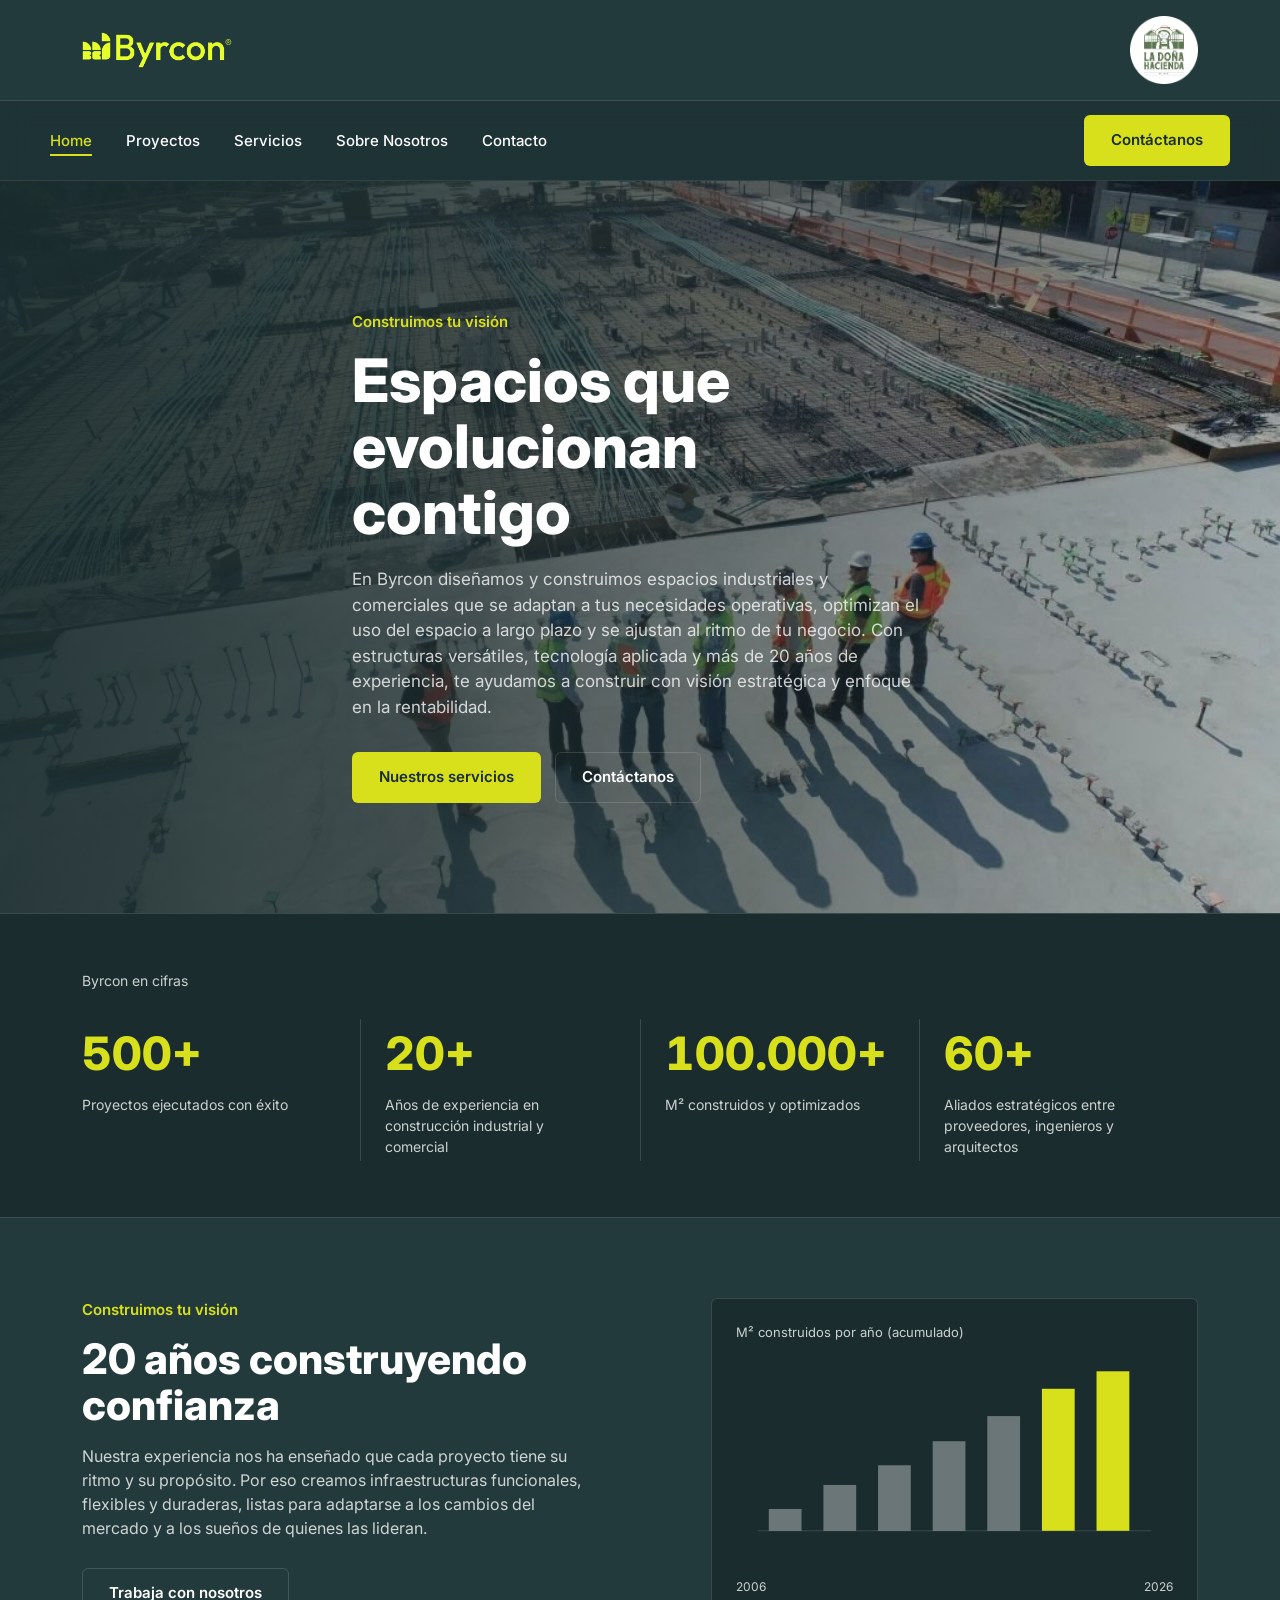
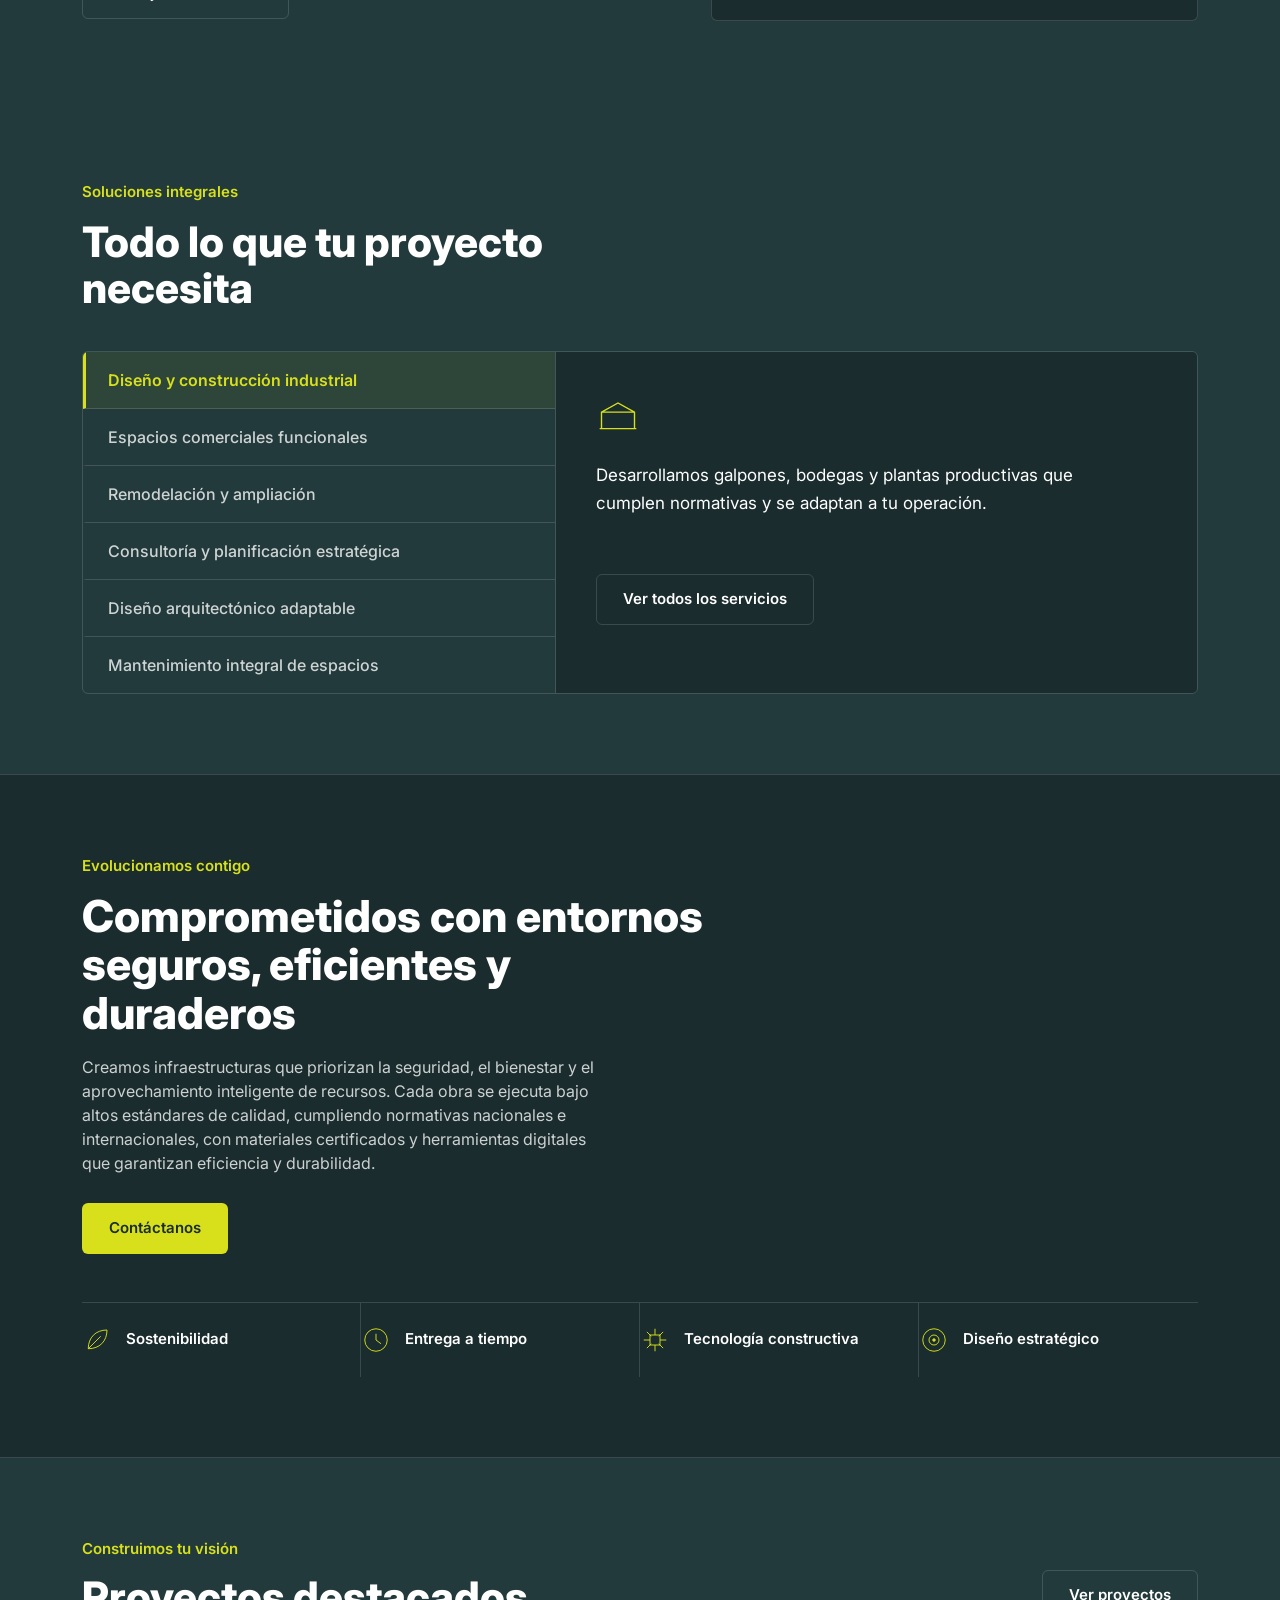
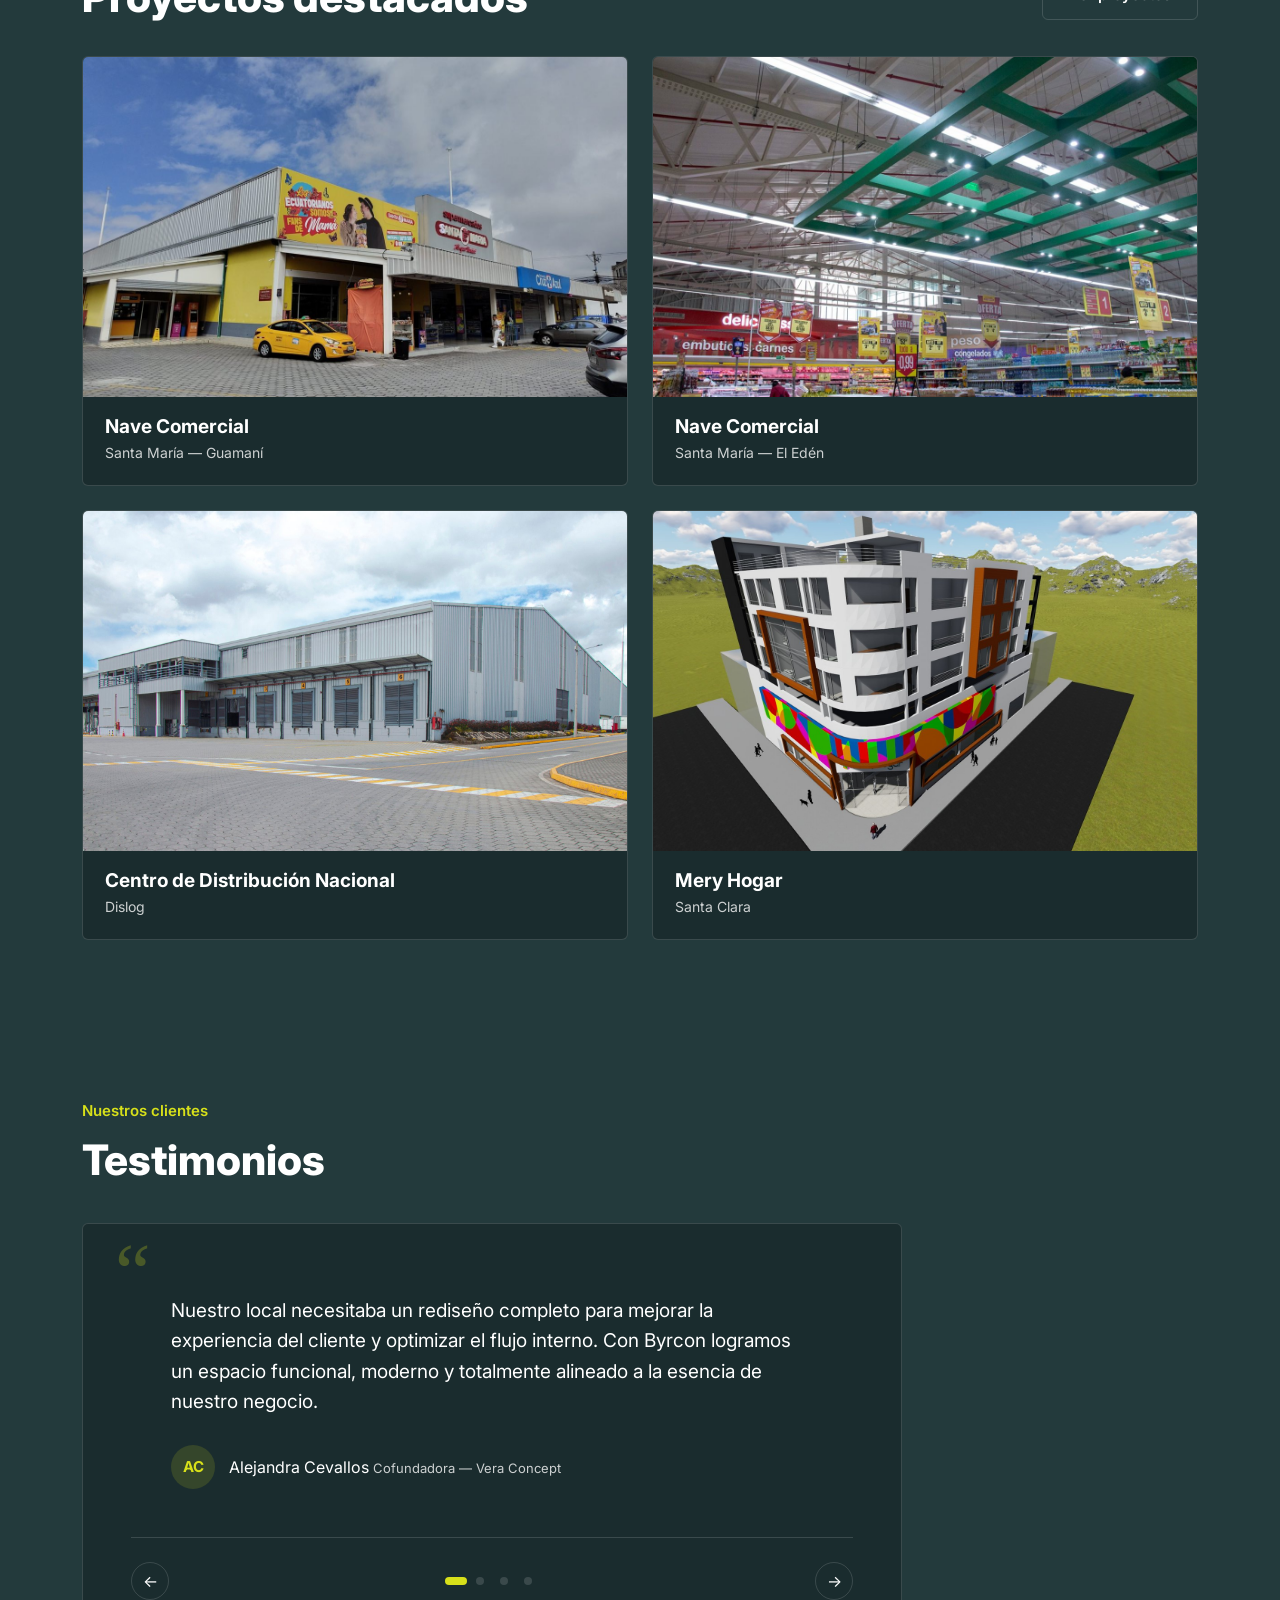
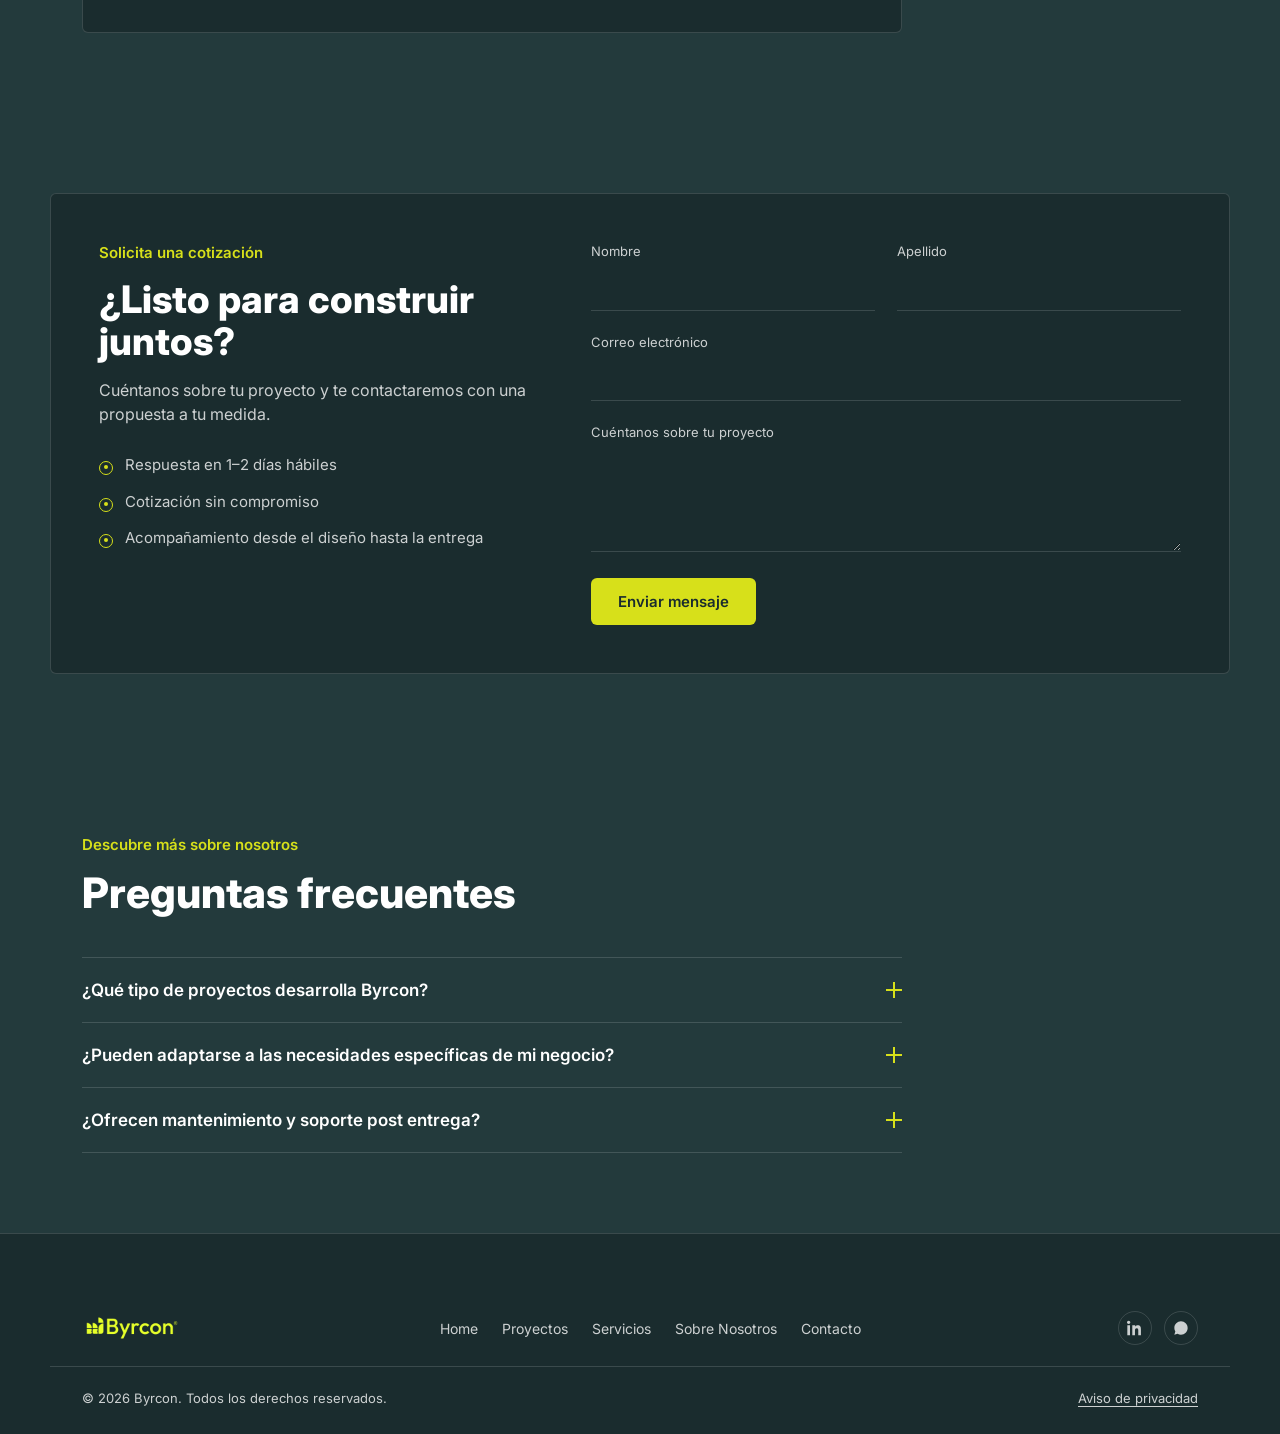
==== commit 577aaab5: "Actualización de logos" ====
--- a/index.html
+++ b/index.html
@@ -24,32 +24,36 @@
 
 <body>
 
-  <header class="site-header">
-    <div class="container header-row">
-      <div class="logo-group">
+  <header class="site-header" id="siteHeader">
+    <div class="header-top">
+      <div class="container header-top-inner">
         <a class="logo" href="index.html">
-          <img src="images/byrcon-logo.png" alt="Byrcon" class="logo-img">
+          <img src="images/byrcon-logo-cropped.png" alt="Byrcon" class="logo-img">
         </a>
-        <a class="partner-brand-link" href="https://alesk16.github.io/LaDonaRedesign/" target="_blank" rel="noopener noreferrer" aria-label="Visitar La Doña Hacienda (sitio externo, se abre en una pestaña nueva)">
+        <a class="partner-brand-link" href="https://ladonahacienda.com.ec/" target="_blank" rel="noopener noreferrer" aria-label="Visitar La Doña Hacienda (sitio externo, se abre en una pestaña nueva)">
           <img src="images/dona-hacienda-logo.png" alt="La Doña Hacienda" class="partner-brand-logo">
         </a>
       </div>
-
-      <nav class="primary-nav" id="primaryNav">
-        <ul>
-          <li><a href="index.html" class="active">Home</a></li>
-          <li><a href="pages/proyectos.html">Proyectos</a></li>
-          <li><a href="pages/servicios.html">Servicios</a></li>
-          <li><a href="pages/nosotros.html">Sobre Nosotros</a></li>
-          <li><a href="#contacto">Contacto</a></li>
-        </ul>
-      </nav>
-
-      <div class="header-right">
-        <a href="#contacto" class="btn btn-accent">Contáctanos</a>
-        <button class="menu-toggle" id="menuToggle" aria-label="Abrir menú" aria-expanded="false">
-          <span></span><span></span><span></span>
-        </button>
+    </div>
+
+    <div class="header-bottom">
+      <div class="container header-row">
+        <nav class="primary-nav" id="primaryNav">
+          <ul>
+            <li><a href="index.html" class="active">Home</a></li>
+            <li><a href="pages/proyectos.html">Proyectos</a></li>
+            <li><a href="pages/servicios.html">Servicios</a></li>
+            <li><a href="pages/nosotros.html">Sobre Nosotros</a></li>
+            <li><a href="#contacto">Contacto</a></li>
+          </ul>
+        </nav>
+
+        <div class="header-right">
+          <a href="#contacto" class="btn btn-accent">Contáctanos</a>
+          <button class="menu-toggle" id="menuToggle" aria-label="Abrir menú" aria-expanded="false">
+            <span></span><span></span><span></span>
+          </button>
+        </div>
       </div>
     </div>
   </header>
@@ -464,4 +468,4 @@
   <script src="js/home.js"></script>
 </body>
 
-</html>+</html>
--- a/css/base.css
+++ b/css/base.css
@@ -58,8 +58,28 @@
 .btn-outline:hover{border-color:var(--white);}
 
 /* -------- Header -------- */
+/* Dos filas: arriba logos (se van con el scroll), abajo nav + CTA (queda pegada).
+   El sticky va en .site-header con top negativo = alto de .header-top: así la fila
+   de logos sale de pantalla y la de nav se queda. (Un sticky en .header-bottom no
+   funcionaría: quedaría atrapado dentro del <header>, que termina justo debajo.)
+   Si cambias el alto de la fila de logos, cambia solo --header-top-h. */
 .site-header{
-  position:sticky;top:0;z-index:50;
+  --header-top-h:101px;
+  position:sticky;top:calc(-1 * var(--header-top-h));z-index:50;
+}
+.header-top{
+  height:var(--header-top-h);
+  display:flex;align-items:center;
+  border-bottom:1px solid rgba(255,255,255,0.12);
+}
+.header-top-inner{
+  flex:1;
+  display:flex;align-items:center;justify-content:space-between;
+}
+.header-top .logo-img{height:36px;width:auto;}
+
+.header-bottom{
+  position:relative;
   background:rgba(26,44,46,0.5);
   backdrop-filter:blur(12px);
   -webkit-backdrop-filter:blur(12px);
@@ -67,20 +87,14 @@
 }
 .header-row{
   display:flex;align-items:center;justify-content:space-between;
-  height:68px;
-  overflow:visible;
-}
+  padding:14px 0;
+}
+
 .logo{display:flex;align-items:center;gap:10px;}
 .logo-img{height:34px;width:auto;}
-.site-header .logo-img{height:140px;}
-
-.logo-group{display:flex;align-items:center;}
-.partner-brand-link{
-  display:flex;align-items:center;flex-shrink:0;
-  margin-left:18px;padding-left:18px;
-  border-left:1px solid var(--border-soft);
-}
-.partner-brand-logo{height:60px;width:auto;}
+
+.partner-brand-link{display:flex;align-items:center;flex-shrink:0;}
+.partner-brand-logo{height:68px;width:auto;}
 
 .primary-nav ul{display:flex;gap:34px;}
 .primary-nav a{
@@ -97,6 +111,10 @@
 .menu-toggle span{width:24px;height:2px;background:var(--white);display:block;}
 
 @media (max-width:900px){
+  .site-header{--header-top-h:77px;}
+  .header-top .logo-img{height:28px;}
+  .partner-brand-link{display:none;}
+
   .primary-nav{
     position:absolute;left:0;right:0;top:100%;
     background:var(--bg-dark-deep);border-bottom:1px solid var(--border-soft);
@@ -106,10 +124,8 @@
   .primary-nav ul{flex-direction:column;gap:0;padding:8px 32px 20px;}
   .primary-nav a{display:block;padding:12px 0;border-bottom:1px solid var(--border-soft);}
   .menu-toggle{display:flex;}
+  .header-right{margin-left:auto;} /* la nav pasa a absolute: sin esto el CTA queda a la izquierda */
   .header-right .btn{padding:10px 18px;font-size:14px;}
-  .site-header .logo-img{height:64px;}
-  .partner-brand-logo{height:26px;}
-  .partner-brand-link{margin-left:12px;padding-left:12px;}
 }
 
 /* -------- Utilidad: revelar al hacer scroll (se reutiliza en toda la web) -------- */
@@ -298,4 +314,4 @@
 .sr-only{
   position:absolute;width:1px;height:1px;padding:0;margin:-1px;
   overflow:hidden;clip:rect(0,0,0,0);white-space:nowrap;border:0;
-}+}
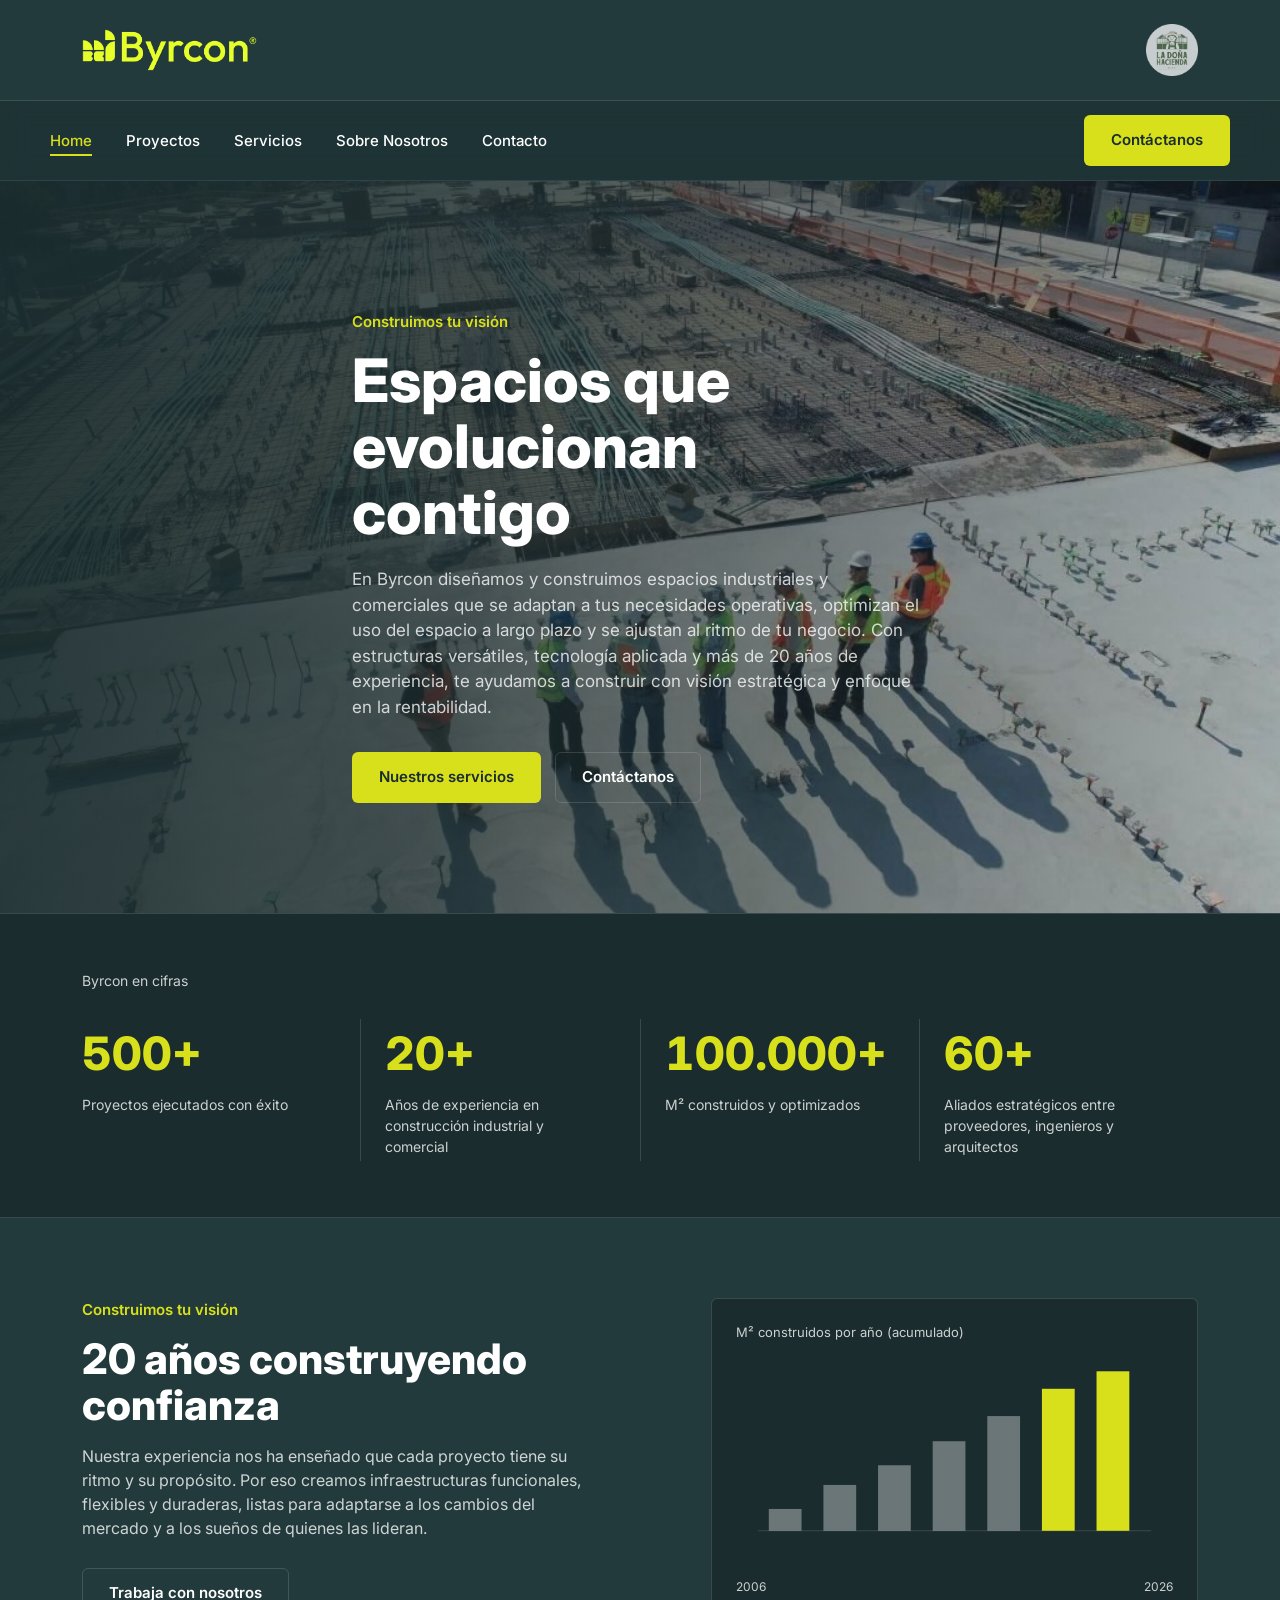
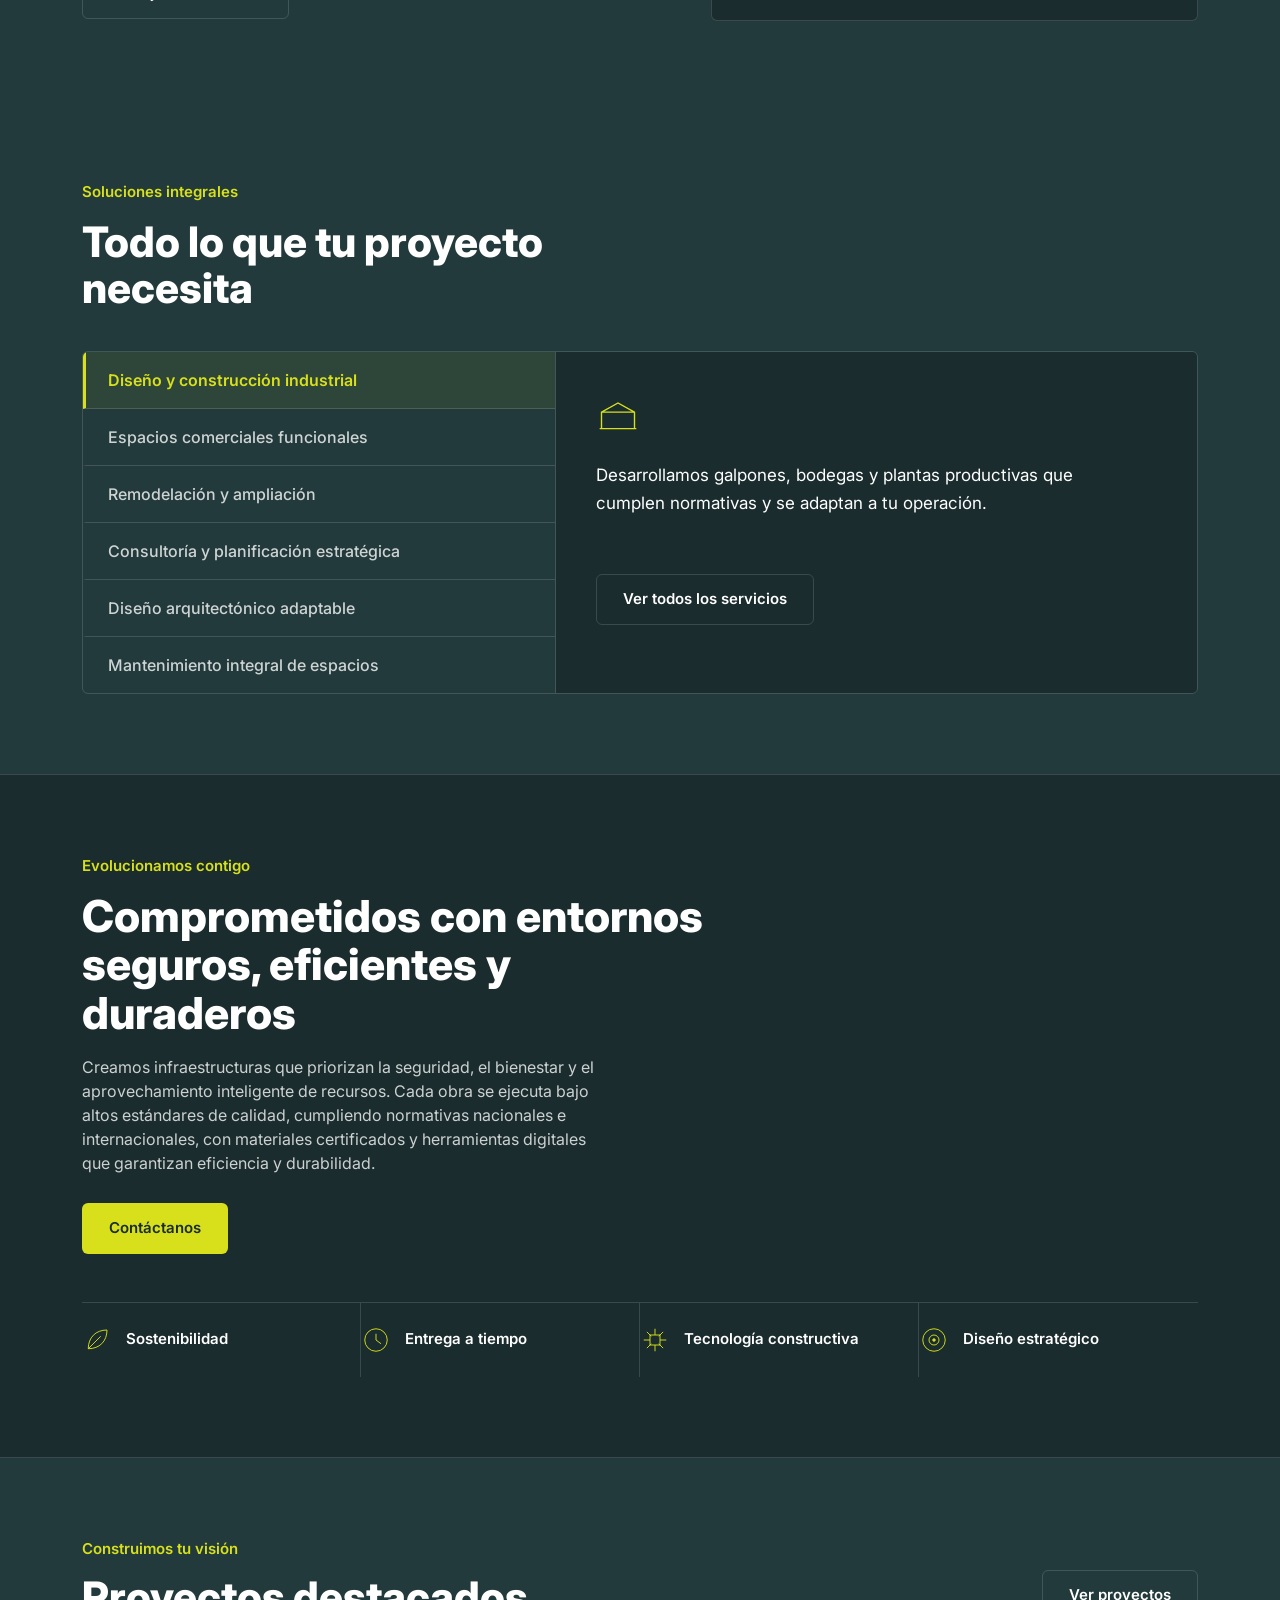
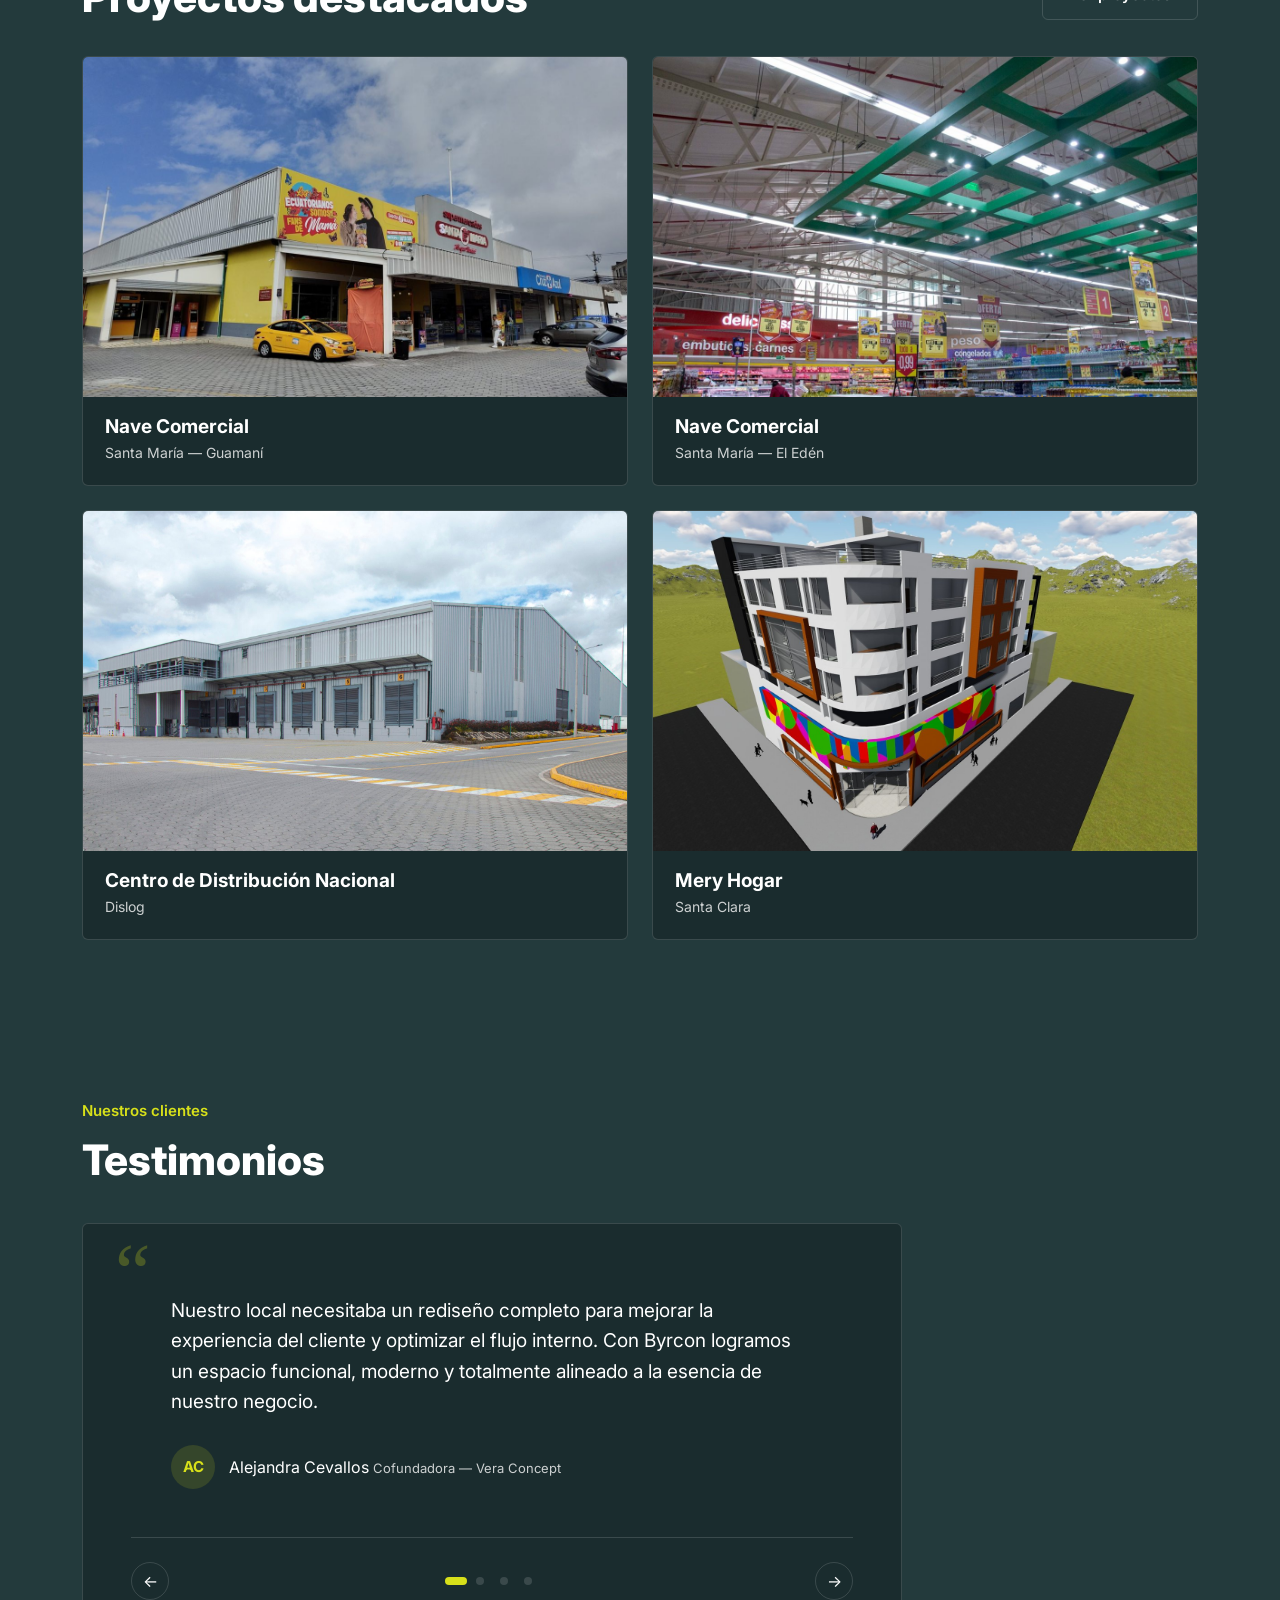
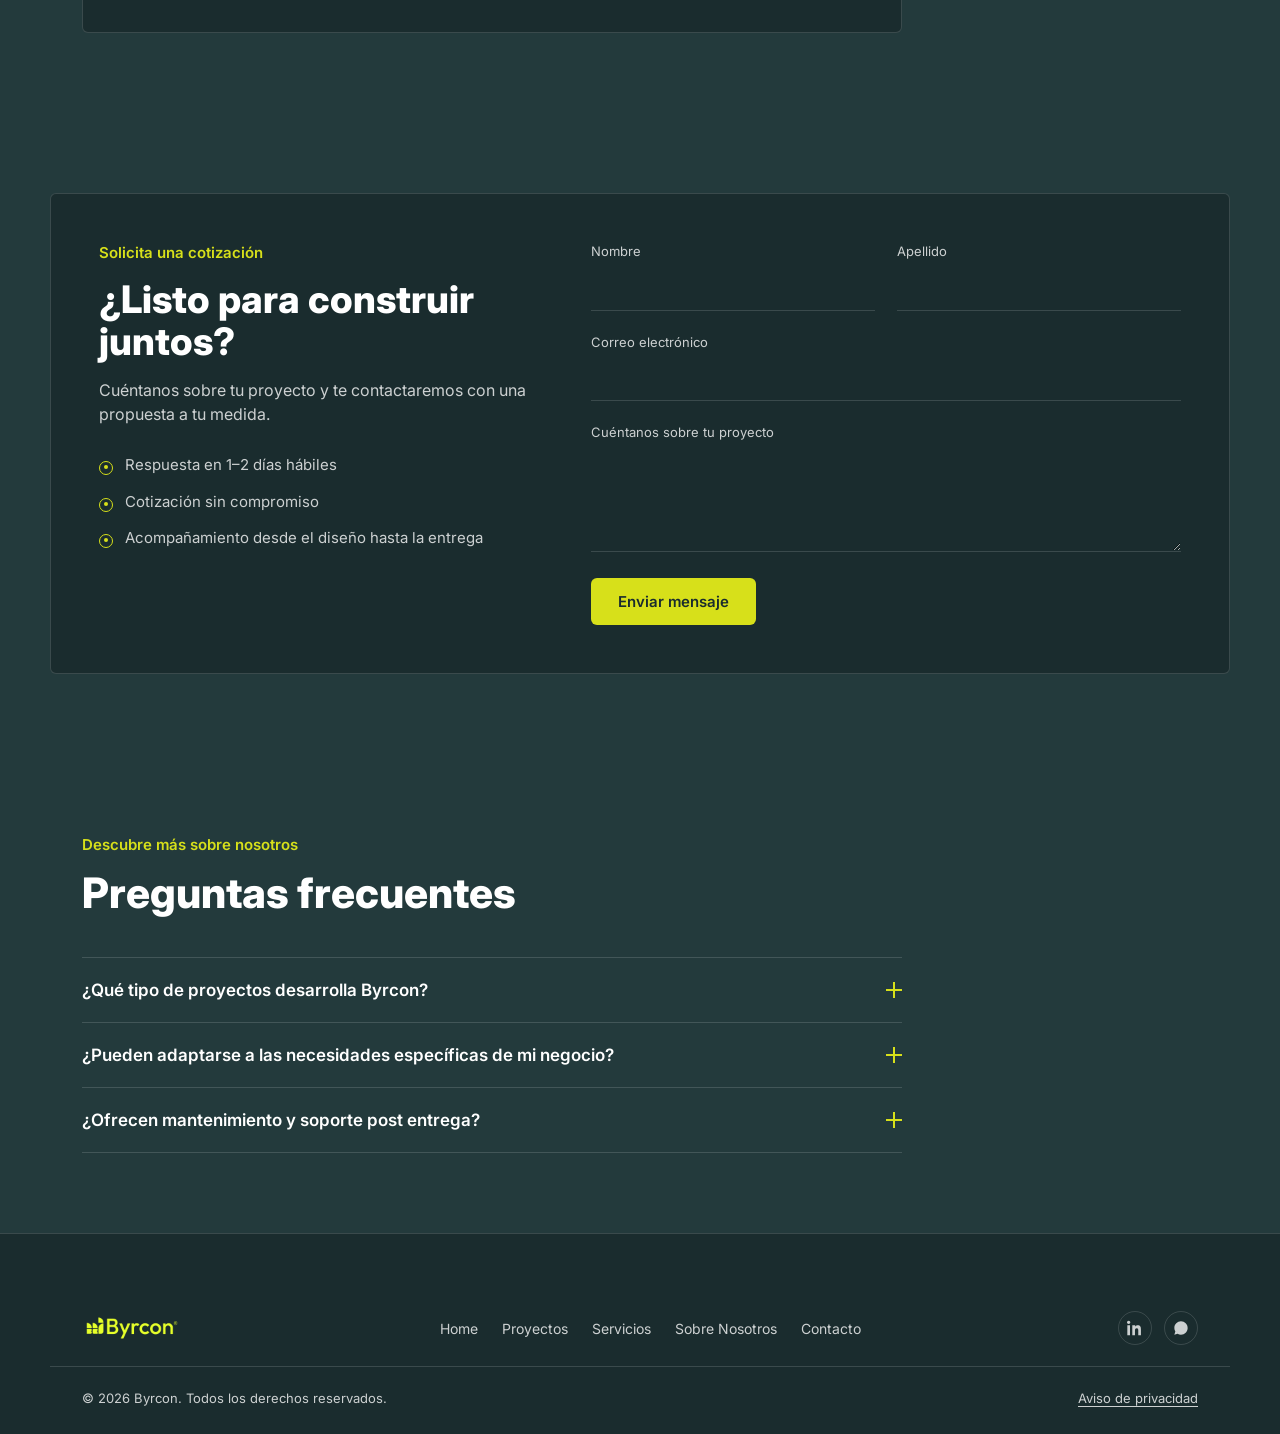
==== commit ff632825: "Actualización de logos 23/09/2026" ====
--- a/index.html
+++ b/index.html
@@ -31,7 +31,7 @@
           <img src="images/byrcon-logo-cropped.png" alt="Byrcon" class="logo-img">
         </a>
         <a class="partner-brand-link" href="https://ladonahacienda.com.ec/" target="_blank" rel="noopener noreferrer" aria-label="Visitar La Doña Hacienda (sitio externo, se abre en una pestaña nueva)">
-          <img src="images/dona-hacienda-logo.png" alt="La Doña Hacienda" class="partner-brand-logo">
+          <img src="images/dona-hacienda-logo.webp" alt="La Doña Hacienda" class="partner-brand-logo">
         </a>
       </div>
     </div>
--- a/css/base.css
+++ b/css/base.css
@@ -76,7 +76,7 @@
   flex:1;
   display:flex;align-items:center;justify-content:space-between;
 }
-.header-top .logo-img{height:36px;width:auto;}
+.header-top .logo-img{height:42px;width:auto;}
 
 .header-bottom{
   position:relative;
@@ -94,7 +94,12 @@
 .logo-img{height:34px;width:auto;}
 
 .partner-brand-link{display:flex;align-items:center;flex-shrink:0;}
-.partner-brand-logo{height:68px;width:auto;}
+.partner-brand-logo{
+  height:52px;width:auto;
+  opacity:0.75;
+  transition:opacity 0.2s ease;
+}
+.partner-brand-link:hover .partner-brand-logo{opacity:1;}
 
 .primary-nav ul{display:flex;gap:34px;}
 .primary-nav a{
@@ -112,7 +117,7 @@
 
 @media (max-width:900px){
   .site-header{--header-top-h:77px;}
-  .header-top .logo-img{height:28px;}
+  .header-top .logo-img{height:32px;}
   .partner-brand-link{display:none;}
 
   .primary-nav{
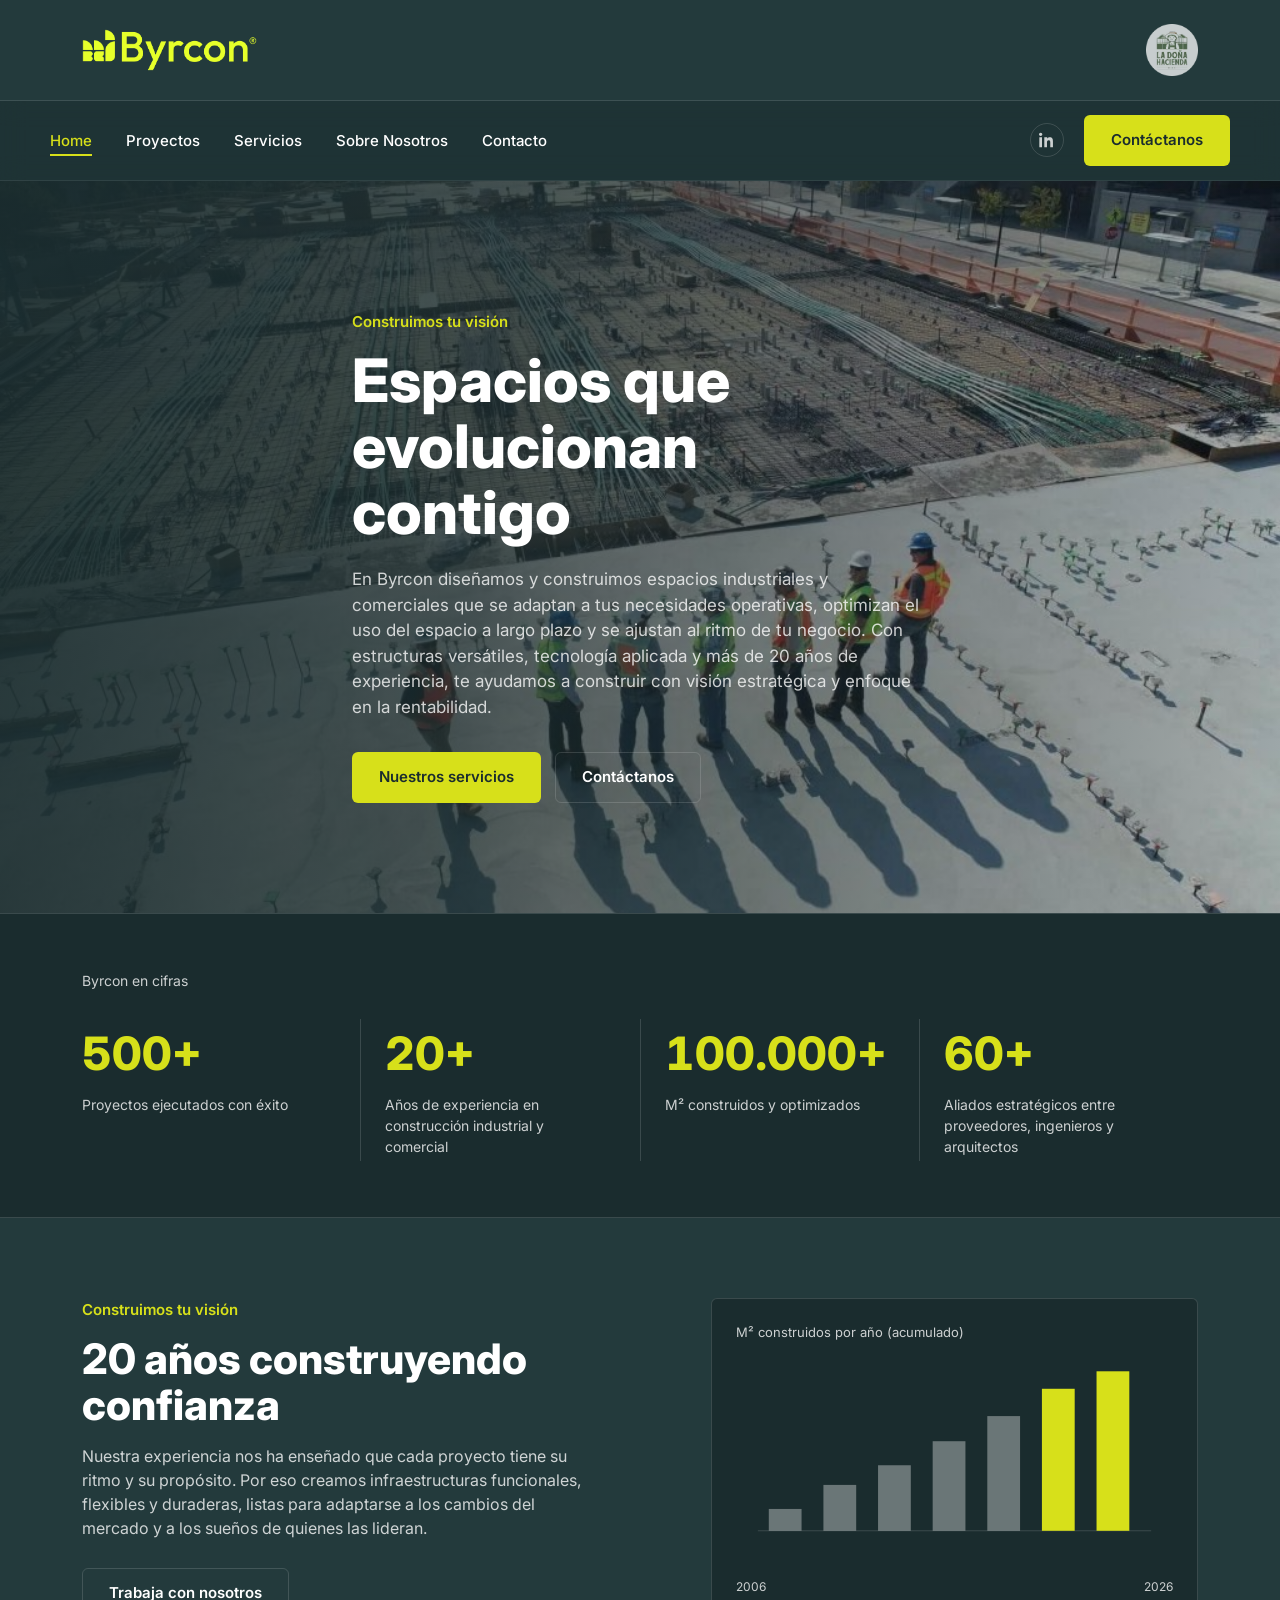
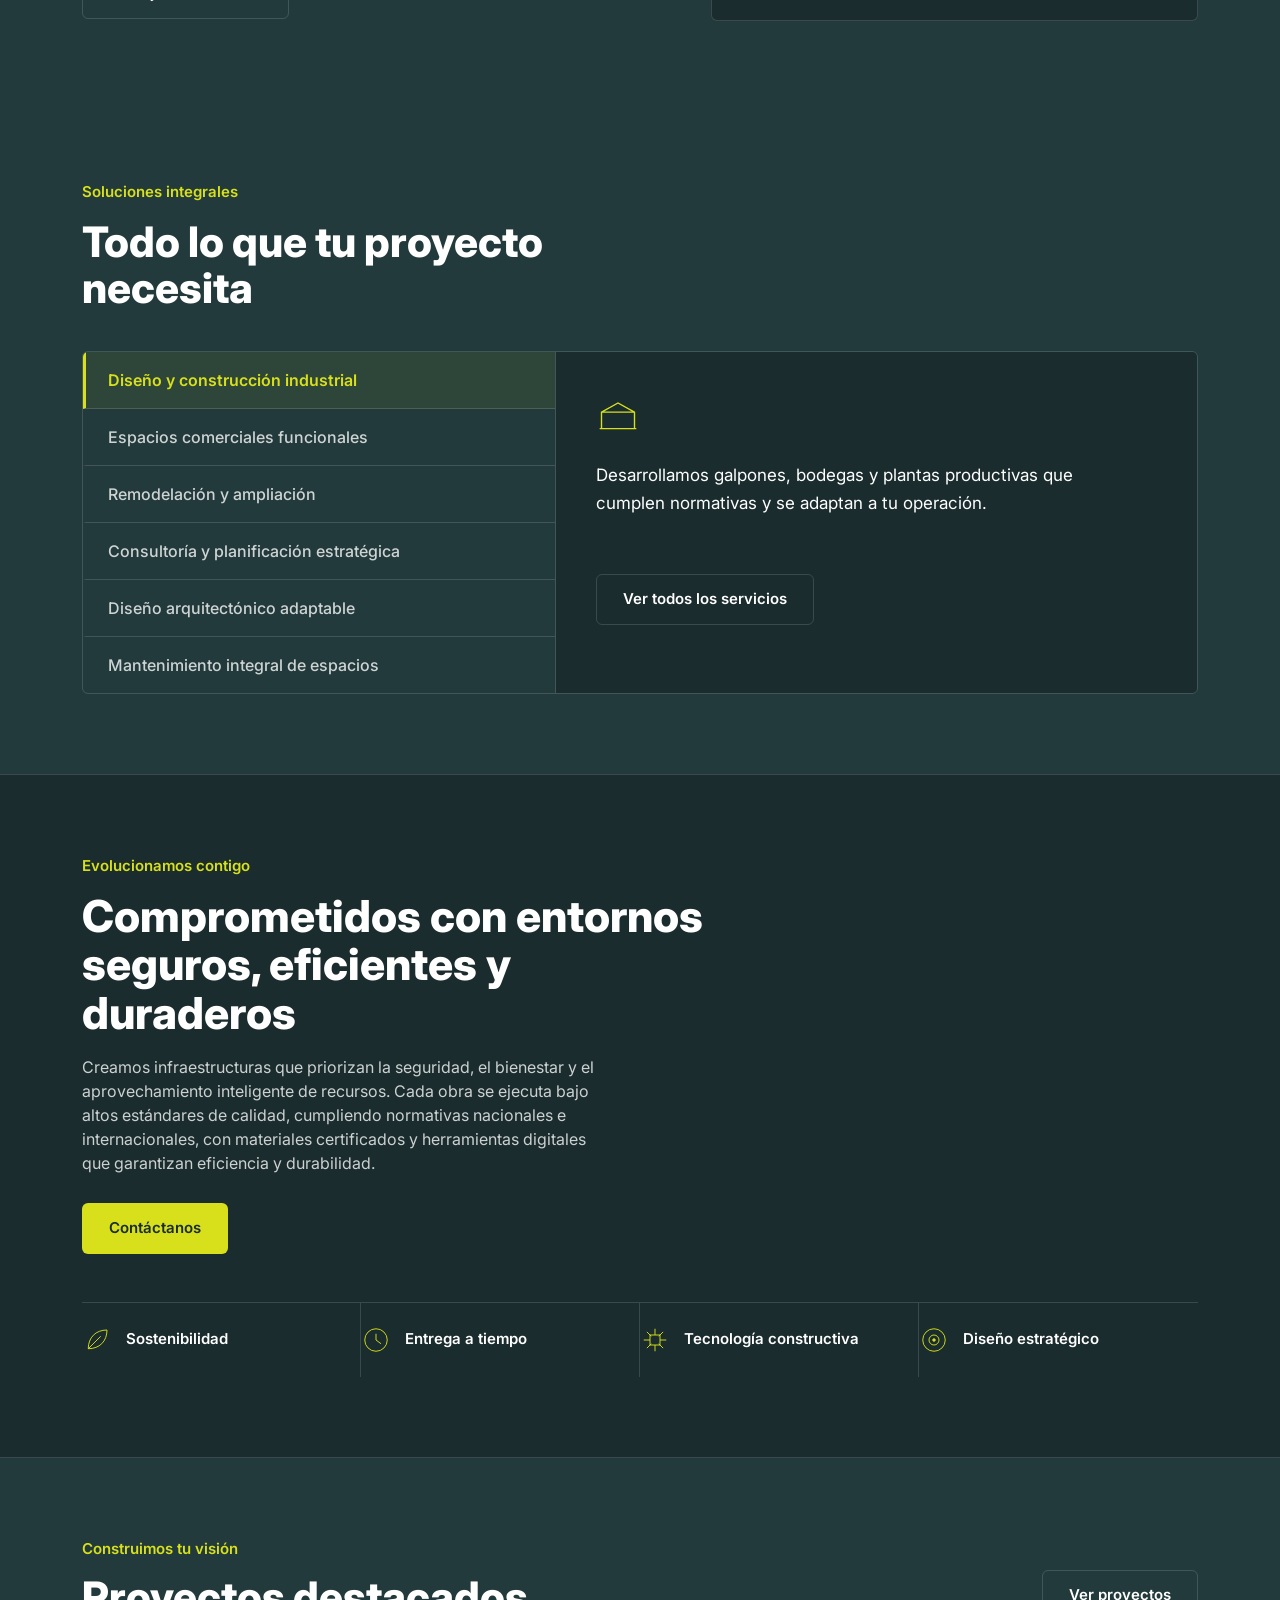
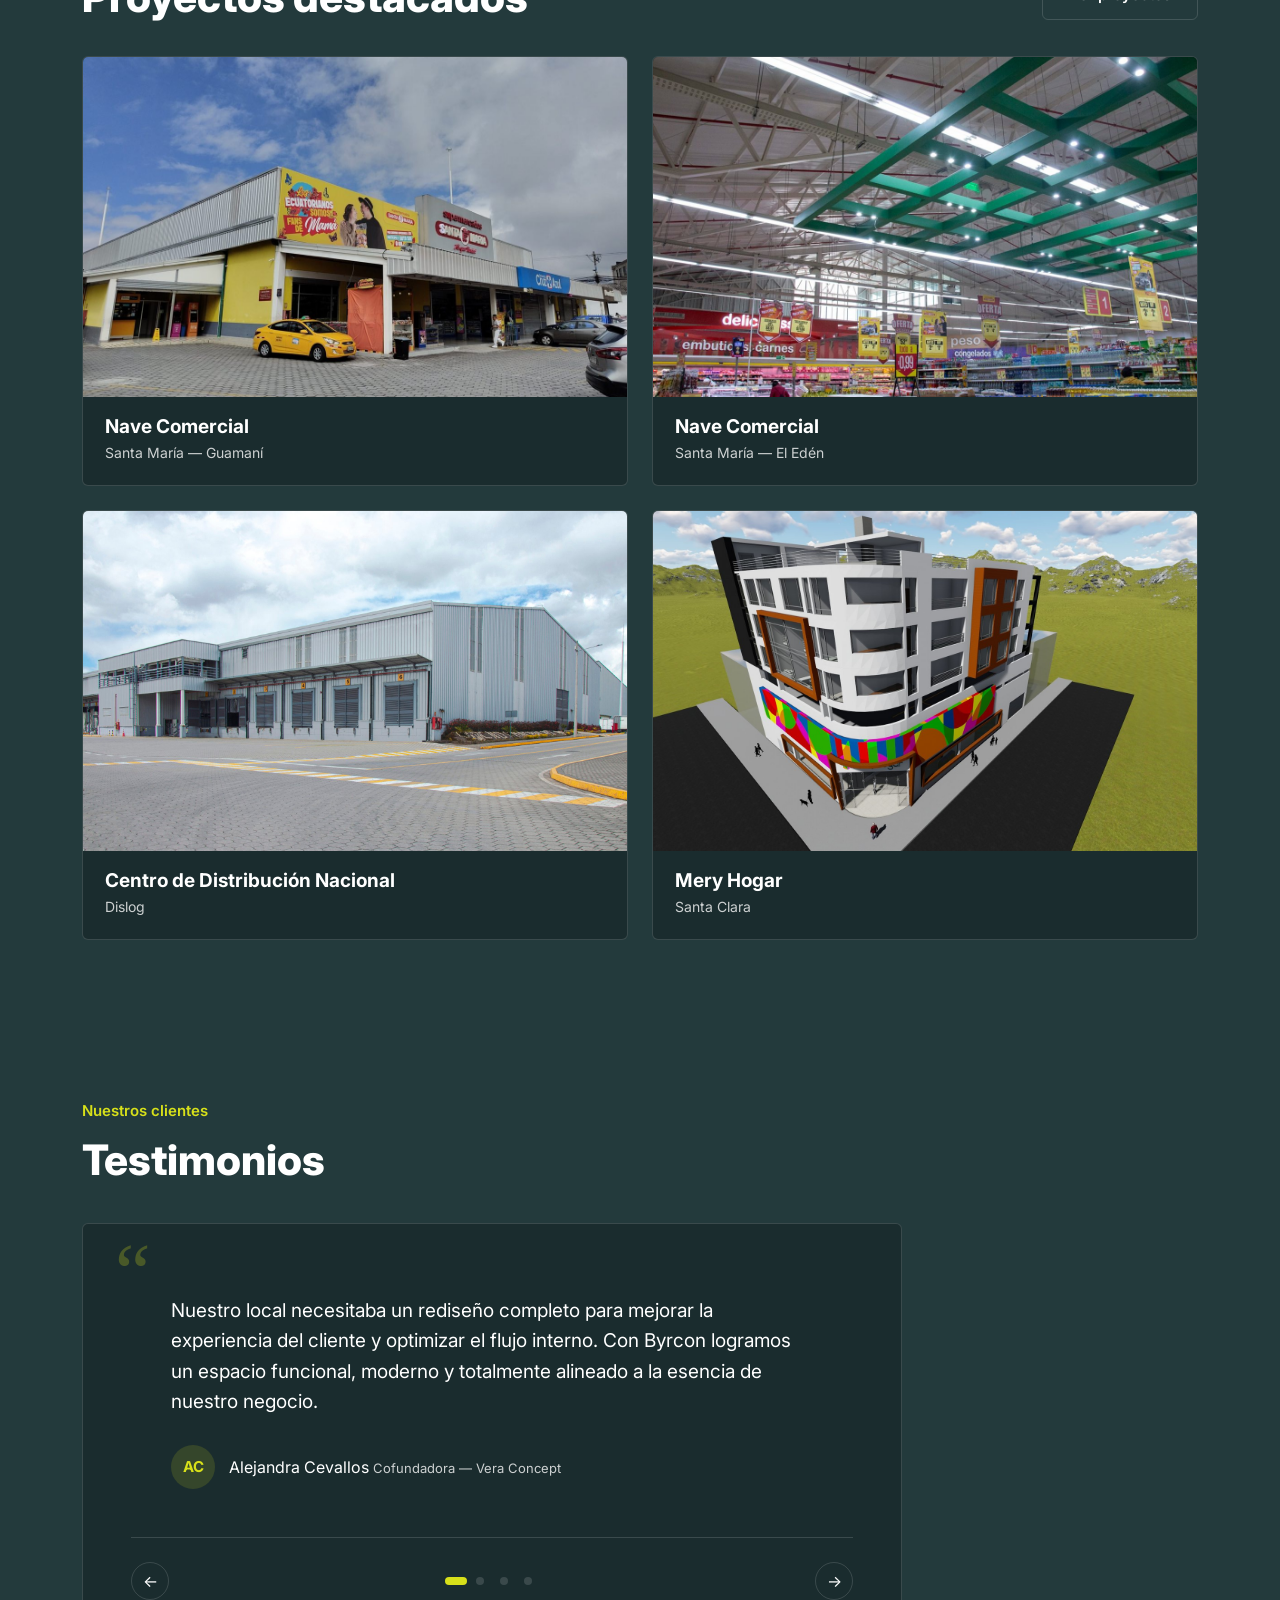
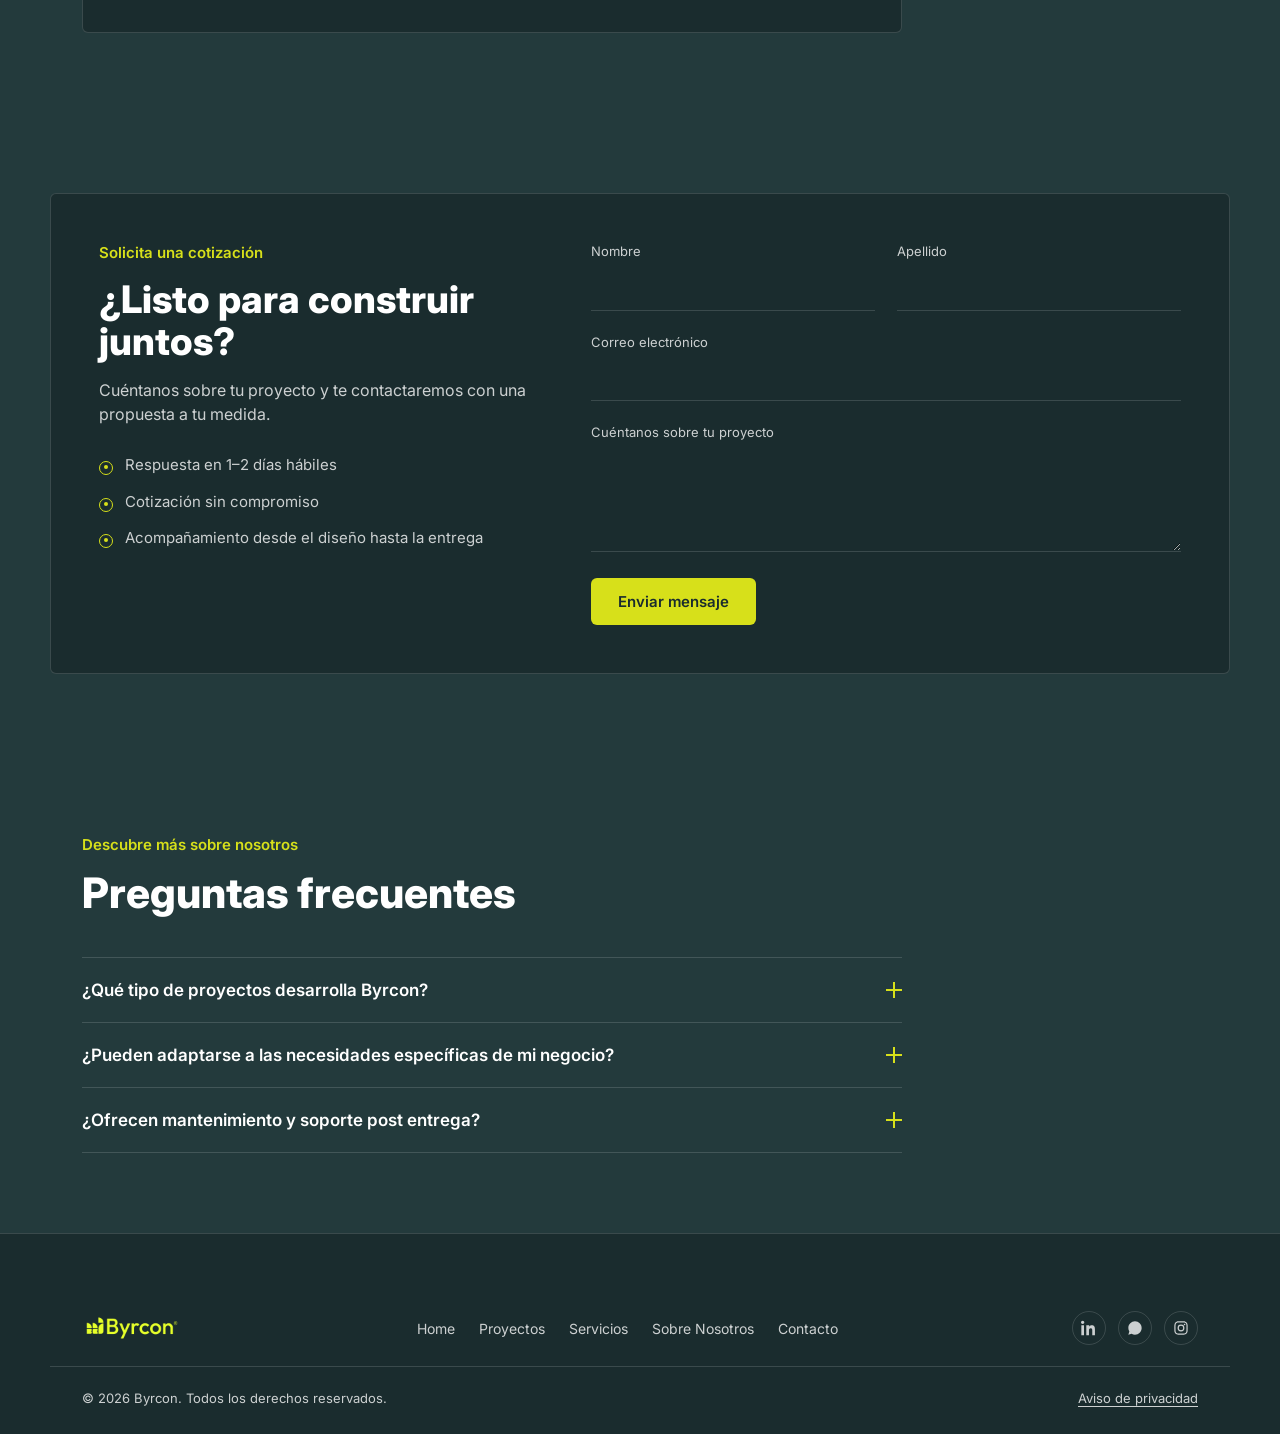
==== commit b2e4d6d8: "actualizaciones de parte de la subida a hostinger" ====
--- a/index.html
+++ b/index.html
@@ -49,6 +49,9 @@
         </nav>
 
         <div class="header-right">
+          <a class="social-icon" href="https://www.linkedin.com/company/byrcon/" aria-label="LinkedIn" target="_blank" rel="noopener noreferrer">
+            <svg viewBox="0 0 24 24" fill="currentColor"><path d="M4.98 3.5C4.98 4.9 3.9 6 2.5 6S0 4.9 0 3.5 1.1 1 2.5 1s2.48 1.1 2.48 2.5zM.5 8h4V23h-4V8zM8.5 8h3.8v2.05h.05c.53-1 1.83-2.05 3.77-2.05 4.03 0 4.78 2.65 4.78 6.1V23h-4v-6.9c0-1.65-.03-3.77-2.3-3.77-2.3 0-2.65 1.8-2.65 3.65V23h-4V8z"/></svg>
+          </a>
           <a href="#contacto" class="btn btn-accent">Contáctanos</a>
           <button class="menu-toggle" id="menuToggle" aria-label="Abrir menú" aria-expanded="false">
             <span></span><span></span><span></span>
@@ -224,7 +227,7 @@
         <div class="project-grid">
           <a class="project-card" href="pages/proyectos.html">
             <div class="project-visual">
-              <img src="images/santa-maria-guamani.jpg" alt="Nave Comercial Santa María — Guamaní" loading="lazy">
+              <img src="images/proyectos-destacados/santa-maria-guamani.jpg" alt="Nave Comercial Santa María — Guamaní" loading="lazy">
             </div>
             <div class="project-info">
               <h3>Nave Comercial</h3>
@@ -234,7 +237,7 @@
 
           <a class="project-card" href="pages/proyectos.html">
             <div class="project-visual">
-              <img src="images/santa-maria-el-eden.jpg" alt="Nave Comercial Santa María — El Edén" loading="lazy">
+              <img src="images/proyectos-destacados/santa-maria-el-eden.jpg" alt="Nave Comercial Santa María — El Edén" loading="lazy">
             </div>
             <div class="project-info">
               <h3>Nave Comercial</h3>
@@ -244,7 +247,7 @@
 
           <a class="project-card" href="pages/proyectos.html">
             <div class="project-visual">
-              <img src="images/centro-distribucion-dislog.jpg" alt="Centro de Distribución Nacional Dislog"
+              <img src="images/proyectos-destacados/centro-distribucion-dislog.jpg" alt="Centro de Distribución Nacional Dislog"
                 loading="lazy">
             </div>
             <div class="project-info">
@@ -255,7 +258,7 @@
 
           <a class="project-card" href="pages/proyectos.html">
             <div class="project-visual">
-              <img src="images/mery-hogar-santa-clara.jpg" alt="Mery Hogar Santa Clara" loading="lazy">
+              <img src="images/proyectos-destacados/mery-hogar-santa-clara.jpg" alt="Mery Hogar Santa Clara" loading="lazy">
             </div>
             <div class="project-info">
               <h3>Mery Hogar</h3>
@@ -455,6 +458,9 @@
               d="M17.5 14.4c-.3-.1-1.7-.9-2-1-.3-.1-.5-.1-.7.1-.2.3-.8 1-.9 1.2-.2.2-.3.2-.6.1-.3-.1-1.3-.5-2.4-1.5-.9-.8-1.5-1.8-1.7-2.1-.2-.3 0-.5.1-.6.1-.1.3-.3.4-.5.1-.1.2-.3.3-.4.1-.2 0-.4 0-.5C10 9 9.5 7.8 9.3 7.3c-.2-.5-.4-.4-.5-.4h-.5c-.2 0-.5.1-.7.3-.3.3-1 1-1 2.4s1 2.8 1.2 3c.1.2 2 3.1 4.9 4.3.7.3 1.2.5 1.6.6.7.2 1.3.2 1.8.1.5-.1 1.7-.7 1.9-1.4.2-.7.2-1.2.2-1.4-.1-.1-.3-.2-.6-.4zM12 2C6.5 2 2 6.5 2 12c0 1.9.5 3.6 1.5 5.2L2 22l4.9-1.3C8.4 21.5 10.1 22 12 22c5.5 0 10-4.5 10-10S17.5 2 12 2z" />
           </svg>
         </a>
+        <a class="social-icon" href="https://www.instagram.com/byrconstruye/" aria-label="Instagram" target="_blank" rel="noopener noreferrer">
+          <svg viewBox="0 0 24 24" fill="currentColor"><path d="M12 2c2.717 0 3.056.01 4.122.06 1.065.05 1.79.217 2.428.465.66.254 1.216.598 1.772 1.153a4.908 4.908 0 011.153 1.772c.247.637.415 1.363.465 2.428.047 1.066.06 1.405.06 4.122 0 2.717-.01 3.056-.06 4.122-.05 1.065-.218 1.79-.465 2.428a4.883 4.883 0 01-1.153 1.772 4.915 4.915 0 01-1.772 1.153c-.637.247-1.363.415-2.428.465-1.066.047-1.405.06-4.122.06-2.717 0-3.056-.01-4.122-.06-1.065-.05-1.79-.218-2.428-.465a4.89 4.89 0 01-1.772-1.153 4.904 4.904 0 01-1.153-1.772c-.248-.637-.415-1.363-.465-2.428C2.013 15.056 2 14.717 2 12c0-2.717.01-3.056.06-4.122.05-1.066.217-1.79.465-2.428a4.88 4.88 0 011.153-1.772A4.897 4.897 0 015.45 2.525c.638-.248 1.362-.415 2.428-.465C8.944 2.013 9.283 2 12 2zm0 1.802c-2.67 0-2.986.01-4.04.059-.976.045-1.505.207-1.858.344-.466.181-.8.398-1.15.748-.35.35-.566.683-.747 1.15-.137.352-.3.882-.344 1.857-.048 1.055-.058 1.37-.058 4.04 0 2.67.01 2.986.058 4.04.045.977.207 1.505.344 1.858.181.466.397.8.748 1.15.35.35.683.566 1.15.747.352.137.882.3 1.857.344 1.054.048 1.37.058 4.04.058 2.67 0 2.987-.01 4.04-.058.977-.045 1.505-.207 1.858-.344.466-.181.8-.398 1.15-.748.35-.35.566-.683.747-1.15.137-.352.3-.882.344-1.857.048-1.055.058-1.37.058-4.04 0-2.67-.01-2.986-.058-4.04-.045-.977-.207-1.505-.344-1.858a3.09 3.09 0 00-.748-1.15 3.09 3.09 0 00-1.15-.747c-.352-.137-.882-.3-1.857-.344-1.054-.048-1.37-.058-4.04-.058zM12 6.865a5.135 5.135 0 100 10.27 5.135 5.135 0 000-10.27zm0 8.468a3.333 3.333 0 110-6.666 3.333 3.333 0 010 6.666zm6.538-8.671a1.2 1.2 0 11-2.4 0 1.2 1.2 0 012.4 0z"/></svg>
+        </a>
       </div>
     </div>
 
--- a/css/base.css
+++ b/css/base.css
@@ -119,6 +119,7 @@
   .site-header{--header-top-h:77px;}
   .header-top .logo-img{height:32px;}
   .partner-brand-link{display:none;}
+  .header-right .social-icon{display:none;}
 
   .primary-nav{
     position:absolute;left:0;right:0;top:100%;
